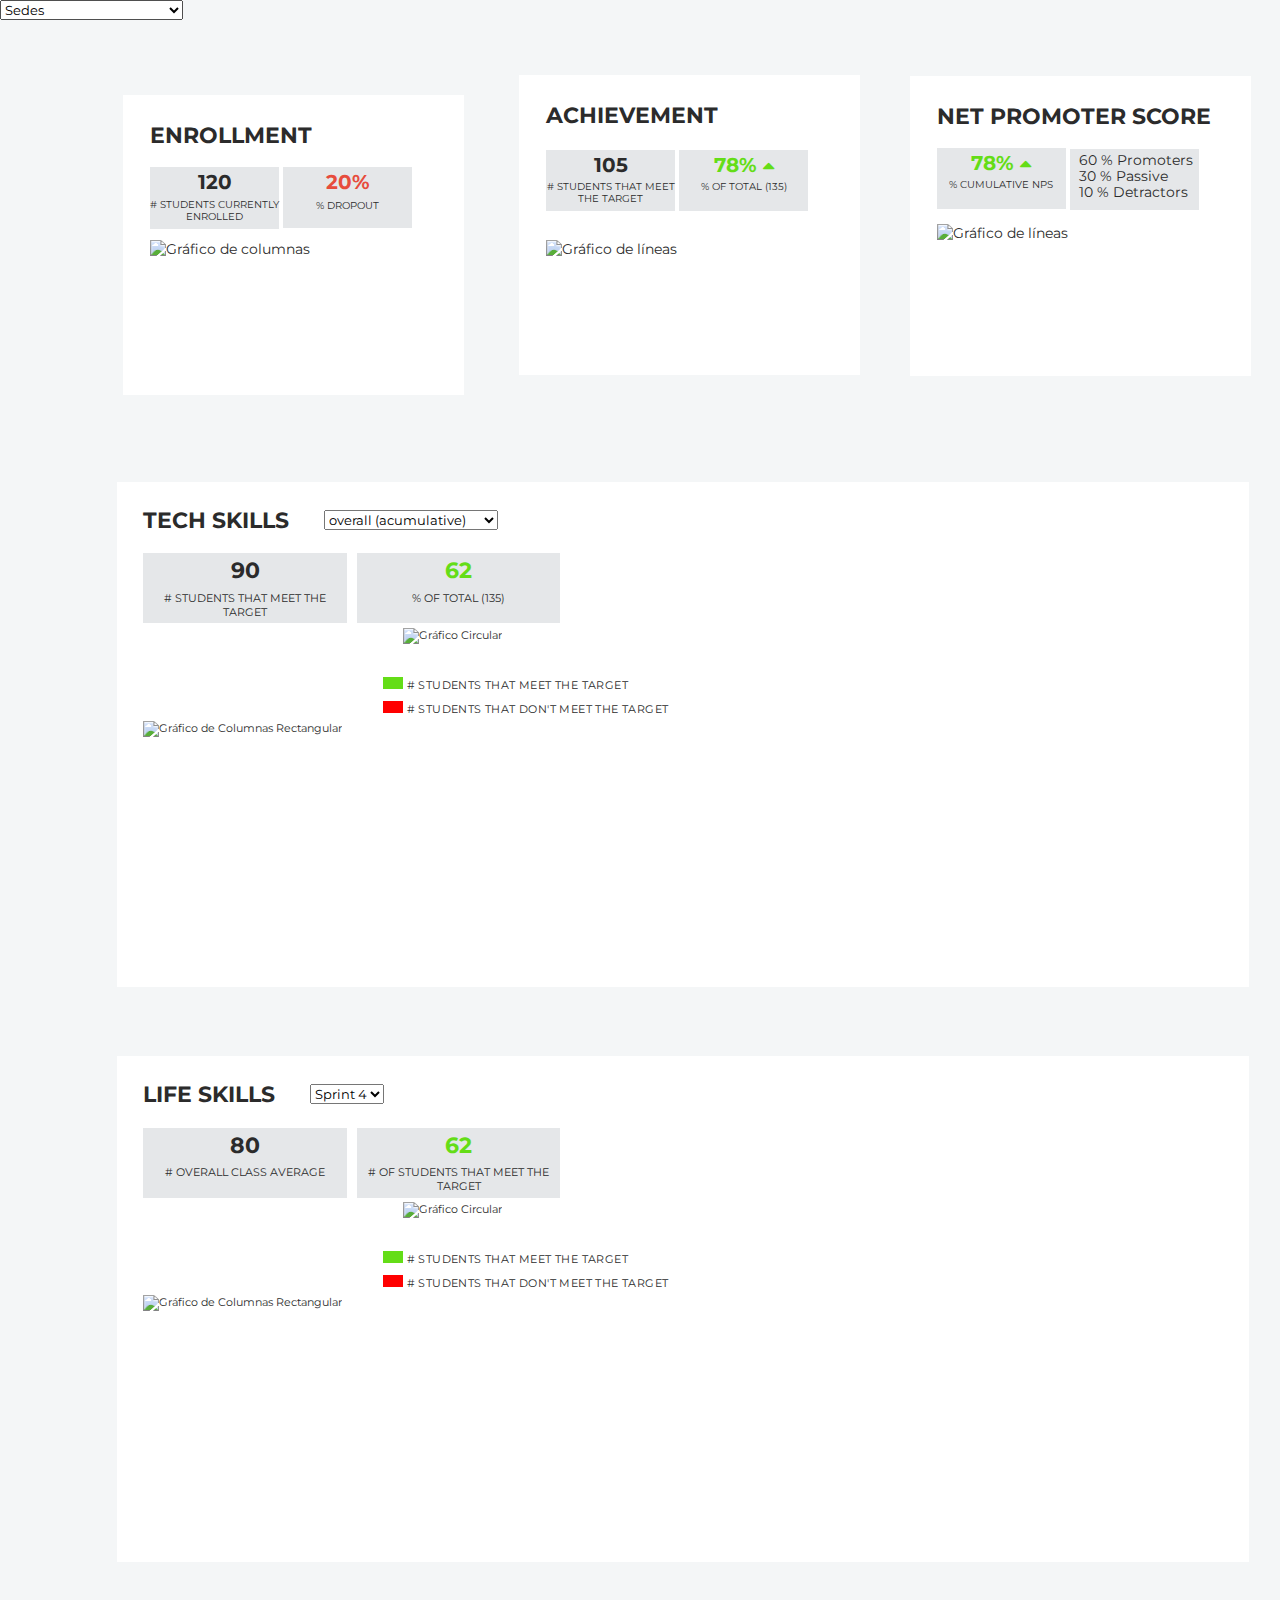
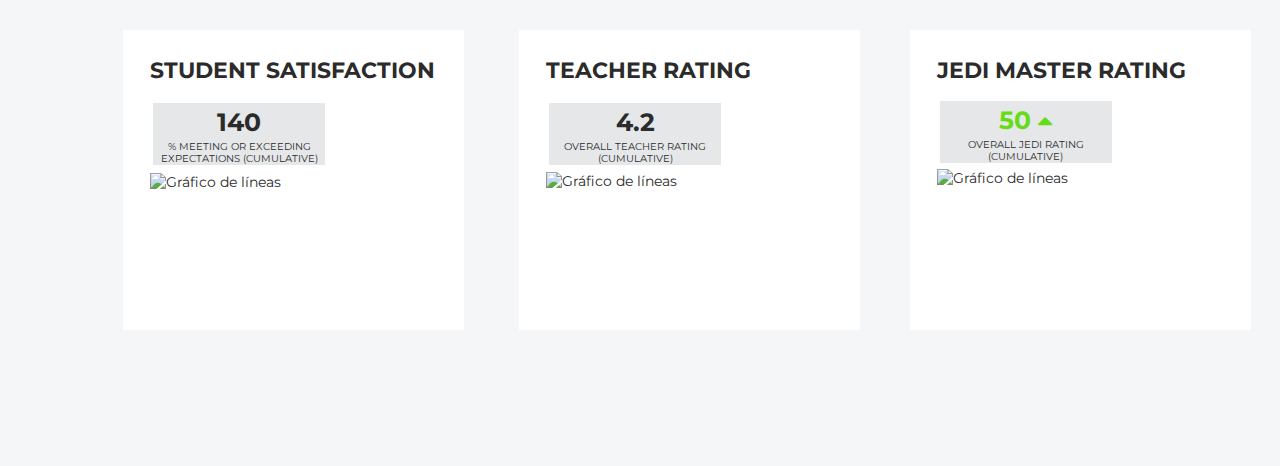
==== index.html @ 2cb2c102 "añadiendo avances donde obtengo la puntuacion promedio de los jedi, los teachers, las estudiantes sa" ====
<!DOCTYPE html>
<html>
  <head>
    <meta charset="utf-8">
    <title>Data Dashboard</title>
    <link rel="stylesheet" href="https://maxcdn.bootstrapcdn.com/font-awesome/4.7.0/css/font-awesome.min.css">
    <link href="https://fonts.googleapis.com/css?family=Montserrat:400,700,800&amp;subset=latin-ext" rel="stylesheet">
    <link rel="stylesheet" href="css/main.css">
  </head>
  <body>

    <nav>
      <select name="navbar" id="navbar">
        <option value="offices">Sedes</option>
        <option value="aq-2016-2">Arequipa 2016-II</option>
        <option value="aq-2017-1">Arequipa 2017-I</option>
        <option value="cm-2017-1">Ciudad de México 2017-I</option>
        <option value="cm-2017-2">Ciudad de México 2017-II</option>
        <option value="lm-2016-2">Lima 2016-II</option>
        <option value="lm-2017-1">Lima 2017-I</option>
        <option value="lm-2017-2">Lima 2017-II</option>
        <option value="ch-2016-2">Chile 2016-II</option>
        <option value="ch-2017-1">Chile 2017-I</option>
        <option value="ch-2017-2">Chile 2017-II</option>
      </select>
    </nav>

    <!-- Contenido principal -->
    <main id="principal-content" >
      <!-- Sección principal -->
      <section class="container">
        <section class="section-1">
          <div class="div-1">
            <h2>enrollment</h2>
            <div class="little-div-1">
                <div class="mini-div-1">120</div>
                <div># STUDENTS CURRENTLY ENROLLED</div>
            </div>
            <div class="little-div-2">
              <div class="red">20%</div>
              <div>% DROPOUT</div>
            </div>
            <img src="assets/images/bar-graph.png" alt="Gráfico de columnas">
          </div>
          <div class="div-2">
            <h2>achievement</h2>
            <div class="little-div-3">
              <div class="mini-div-1">105</div>
              <div># STUDENTS THAT MEET THE TARGET</div>
            </div>
            <div class="little-div-4">
              <div class="green">
                <span>78%</span>
                <i class="fa fa-caret-up" aria-hidden="true"></i>
              </div>
              <div>% OF TOTAL (135)</div>
            </div>
            <img src="assets/images/graph.png" alt="Gráfico de líneas">
            </div>
          <div class="div-3">
            <h2>net promoter score</h2>
            <div class="little-div-5">
              <div class="green">
                <span id="nps">78%</span>
                <i class="fa fa-caret-up" aria-hidden="true"></i>
              </div>
              <div>% CUMULATIVE NPS</div>
            </div>
            <div class="little-div-6">
              <ul>
                <li id="promoters">60 % Promoters</li>
                <li id="passive">30 % Passive</li>
                <li id="detractors">10 % Detractors</li>
              </ul>
            </div>
            <img src="assets/images/graph.png" alt="Gráfico de líneas">
          </div>
        </section>
        <section class="section-2">
          <h2>tech skills</h2>
          <select class="" name="">
            <option>overall (acumulative)</option>
            <option>Common Core-Sprint 1</option>
            <option>Common Core-Sprint 2</option>
            <option>Common Core-Sprint 3</option>
            <option>Common Core-Sprint 4</option>
            <option>Javascript-Sprint 5</option>
            <option>Javascript-Sprint 6</option>
            <option>Javascript-Sprint 7</option>
            <option>Javascript-Sprint 8</option>
            <option>UX Design-Sprint 5</option>
            <option>UX Design-Sprint 6</option>
            <option>UX Design-Sprint 7</option>
            <option>UX Design-Sprint 8</option>
          </select>
          <div class="div-4">
            <div class="little-div-7">
              <div class="mini-div-1">90</div>
              <div># STUDENTS THAT MEET THE TARGET</div>
            </div>
            <div class="little-div-8">
              <div class="green">62</div>
              <div>% OF TOTAL (135)</div>
            </div>
          </div>
          <img src="assets/images/rectangular-graphic.png" class="rectangular-graphic" alt="Gráfico de Columnas Rectangular">
          <div class="little-div-9">
            <img src="assets/images/circle-graphic.png" class="circle-graphic" alt="Gráfico Circular">
            <div>
              <div class="color-container">
                <div class="color-green"></div>
                <div class="student"># STUDENTS THAT MEET THE TARGET</div>
              </div>
              <div class="color-container">
                <div class="color-red"></div>
                <div class="student"># STUDENTS THAT DON'T MEET THE TARGET</div>
              </div>
            </div>
          </div>
        </section>
        <section class="section-3">
          <h2>life skills</h2>
          <select class="" name="">
            <!-- Como el último sprint es el 4, por eso se empieza desde allí -->
            <option value="">Sprint 4</option>
            <option value="">Sprint 3</option>
            <option value="">Sprint 2</option>
            <option value="">Sprint 1</option>
          </select>
          <div class="div-5">
            <div class="little-div-10">
              <div class="mini-div-1">80</div>
              <div># OVERALL CLASS AVERAGE</div>
            </div>
            <div class="little-div-11">
              <div class="green">62</div>
              <div># OF STUDENTS THAT MEET THE TARGET</div>
            </div>
          </div>
          <img src="assets/images/rectangular-graphic.png" class="rectangular-graphic" alt="Gráfico de Columnas Rectangular">
          <div class="little-div-12">
            <img src="assets/images/circle-graphic.png" class="circle-graphic" alt="Gráfico Circular">
            <div>
              <div class="color-container">
                <div class="color-green"></div>
                <div class="student"># STUDENTS THAT MEET THE TARGET</div>
              </div>
              <div class="color-container">
                <div class="color-red"></div>
                <div class="student"># STUDENTS THAT DON'T MEET THE TARGET</div>
              </div>
            </div>
          </div>
        </section>
        <section class="section-4">
          <div class="div-6">
            <h2>student satisfaction</h2>
          <div class="little-div-13">
            <div id="satisfied-students" class="big-number">140</div>
            <div>% MEETING OR EXCEEDING EXPECTATIONS (CUMULATIVE)</div>
          </div>
            <img src="assets/images/graph.png" alt="Gráfico de líneas">
          </div>
          <div class="div-7">
            <h2>teacher rating</h2>
            <div class="little-div-14">
              <div id="average-score-for-teachers" class="big-number">4.2</div>
              <div>OVERALL TEACHER RATING<br>(CUMULATIVE)</div>
            </div>
            <img src="assets/images/graph.png" alt="Gráfico de líneas">
          </div>
          <div class="div-8">
            <h2>jedi master rating</h2>
            <div class="little-div-15">
              <div class="fifty">
                <span id="average-score-for-jedi">50</span>
                <i class="fa fa-caret-up" aria-hidden="true"></i>
              </div>
              <div>OVERALL JEDI RATING (CUMULATIVE)</div>
            </div>
            <img src="assets/images/graph.png" alt="Gráfico de líneas">
          </div>
        </section>
      </section>
    </main>
		<!-- Base de datos -->
		<script src="./js/data.js"></script>
		<!-- Aquí va tus archivos JS -->
    <script src="./js/app.js"></script>
  </body>
</html>
---- css/main.css ----
/*
 * Estilos de tu proyecto
 */

/* Estilos generales */

* {
  box-sizing: border-box;
  margin: 0;
  padding: 0;
  font-family: 'Montserrat', sans-serif;
}

body {
  background-color: #f4f6f7;
  color: #2b2b2b;
  width: 1366px;
}

main {
  width: 100%;
  margin: 0 auto;
}

/* Estilos a la sección principal, contenedores generales o que sus elementos comparten ciertas propiedades de estilo */

.container {
  width: 100%;
  height: 100%;
}

h2 {
  text-transform: uppercase;
}

.section-1, .section-4 {
  width: 100%;
}

.section-2, .section-3 {
  width: 82.8%;
  margin: 0 auto;
}

.section-2 h2, .section-3 h2 {
  display: inline-block;
  margin-left: 2.3%;
}

.section-1, .section-2, .section-3, .section-4 {
  height: 25%;
  font-size: 0.9em;
}


.div-1, .div-2, .div-3, .section-2, .section-3, .div-6, .div-7, .div-8 {
  background-color: #fff;
}

.div-1, .div-2, .div-3, .div-6, .div-7, .div-8 {
  display: inline-block;
}

.div-1, .div-2, .div-3, .div-6, .div-7, .div-8 {
  width: 25%;
  height: 300px;
}

.little-div-1, .little-div-2, .little-div-3, .little-div-4, .little-div-5, .little-div-6, .little-div-7, .little-div-8, .little-div-10, .little-div-11, .little-div-13, .little-div-14, .little-div-15 {
  background-color: #e5e7e9;  /*#F8F9F9;*/
  display: inline-block;
}

/* Estilos generales a la 1ra subsección*/

.section-1 {
  padding-top: 4%;
  padding-bottom: 7%;
}

.div-1, .div-2, .div-3 {
  padding: 2%;
}

.section-1 h2 {
  padding-bottom: 5%;
}

.section-1 img {
  display: inline-block;
}

/* Estilos al contenedor general nº1 */

.div-1 {
  margin-left: 9%;
  position: relative;
  top: 17px;
}
/* Estilos al contenedor general nº2 */
.div-2 {
  margin-left: 3.7%;
}

.div-2 img {
  position: relative;
  top: 17px;
}

/* Estilos al contenedor general nº3 */
.div-3 {
  margin-left: 3.3%;
  position: relative;
  bottom: 10px;
}

.div-3 img {
  position: relative;
  top: 11px;
}

/* Estilos generales a los pequeños contenedores dentro todas las secciones */

.little-div-1, .little-div-2, .little-div-3, .little-div-4, .little-div-5, .little-div-6 {
  width: 45%;
  height: 25%;
  font-size: 0.69em;
  text-align: center;
}

.little-div-1, .little-div-2 {
  margin-top: 2%;
}

.little-div-3, .little-div-4 {
  margin-top: 2.7%;
}


.little-div-2, .little-div-4 {
  position: relative;
  bottom: 12px;
}

.little-div-9, .little-div-12 {
  display: inline-block;
}
/* Estilos para cada uno de los pequeños contenedores dentro de la primera sección*/

.little-div-1 {
  position: relative;
  bottom: 1px;
}

.little-div-5 {
  position: relative;
  bottom: 4px;
}

.little-div-6 {
  font-size: 0.94em;
  position: relative;
  top: 5px;
}

.little-div-6 ul {
  list-style: none;
  text-align: left;
  padding-top: 3%;
  margin-left: 7%;
}

/* Estilos a la 2da subsección */

.section-2 {
  font-size: 0.69em;
  margin-bottom: 5%;
}

.section-2 h2 {
  font-size: 2em;
  position: relative;
  top: 3px;
}

.section-2 select {
  display: inline-block;
  margin-top: 2.5%;
  margin-left: 2.8%;
}

.div-4 {
  width: 100%;
  margin-top: 2%;
}

.little-div-7, .little-div-8 {
  width: 18%;
  height: 70px;
  text-align: center;
}

.little-div-7 {
  margin-left: 2.3%;
}

.little-div-8 {
  margin-left: 0.6%;
  position: relative;
  bottom: 14px;
}

.little-div-9 {
  width: 41.7%;
  height: 350px;
  position: relative;
  bottom: 19px;
}


/* Estilos a las 3era subsección */

.section-3 {
  font-size: 0.69em;
  margin-bottom: 5%;
}

.section-3 h2 {
  font-size: 2em;
  position: relative;
  top: 3px;
}

.section-3 select {
  display: inline-block;
  margin-top: 2.5%;
  margin-left: 2.8%;
}

.div-5 {
    width: 100%;
    margin-top: 2%;
}

.little-div-10, .little-div-11 {
  width: 18%;
  height: 70px;
  text-align: center;
}

.little-div-10 {
  margin-left: 2.3%;
  position: relative;
  bottom: 14px;
}

.little-div-11 {
  margin-left: 0.6%;
}

.little-div-12 {
  width: 41.7%;
  height: 350px;
  position: relative;
  bottom: 19px;
}

/* Estilos generales a la 4ta subsección */

.section-4 {
  margin-bottom: 10%;
}

.div-6, .div-7, .div-8 {
  padding: 2%;
}

.section-4 h2 {
  padding-bottom: 5%;
}

.section-4 img {
  display: inline-block;
}

/* Estilos al contenedor general nº6 */

.div-6 {
  margin-left: 9%;
}

.div-6 img {
  position: relative;
  top: 7px;
}

/* Estilos al contenedor general nº7 */

.div-7 {
  margin-left: 3.7%;
}

.div-7 img {
  position: relative;
  top: 6px;
}

/* Estilos al contenedor general nº8 */

.div-8 {
  margin-left: 3.3%;
}

.div-8 img {
  position: relative;
  top: 3px;
}


/* Estilos generales a los pequeños contenedores dentro de los contenedores generales de section */

.little-div-13, .little-div-14, .little-div-15 {
  width: 60%;
  height: 25%;
  font-size: 0.69em;
  text-align: center;
  background-color: #e5e7e9;
  margin-left: 1%;
}

/* Estilos para cada uno de los contenedores generales de la cuarta sección */

.little-div-13 {
  margin-top: 2%;
}

.little-div-14 {
  margin-top: 2%;
}

.little-div-15 {
  margin-top: 2%;
  position: relative;
  bottom: 2px;
}

/*Clases especiales*/

.big-number {
  font-weight: 700;
  font-size: 2.5em;
  margin: 2% 0 2%;
}

.fifty {
  display: inline-block;
  color: #64dd17;
  font-weight: 700;
  font-size: 2.5em;
  margin: 2% 0 2%;
}

.mini-div-1 {
  font-size: 2em;
  font-weight: 700;
  margin: 2% 0 3%;
}

.red {
  color: #e74c3c;
  font-size: 2em;
  font-weight: 700;
  margin: 2% 0 4%;
}

.green {
  color: #64dd17;
  font-size: 2em;
  font-weight: 700;
  margin: 2% 0 3%;
}

.color-green {
  width: 20px;
  height: 12px;
  display: inline-block;
  background-color: #64dd17;
}

.color-red {
  width: 20px;
  height: 12px;
  display: inline-block;
  background-color: #ff0000;
}

.student {
  display: inline-block;
}

.rectangular-graphic {
  margin-left: 2.3%;
  margin-top: 2%;
  width: 55%;
  height: 350px;
}

.circle-graphic {
  width: 70%;
  position: relative;
  left: 58px;
  padding-top: 2%;
  padding-bottom: 7%
}

.color-container {
  padding-bottom: 2%;
  padding-left: 8%;
  letter-spacing: 0.4px;
}
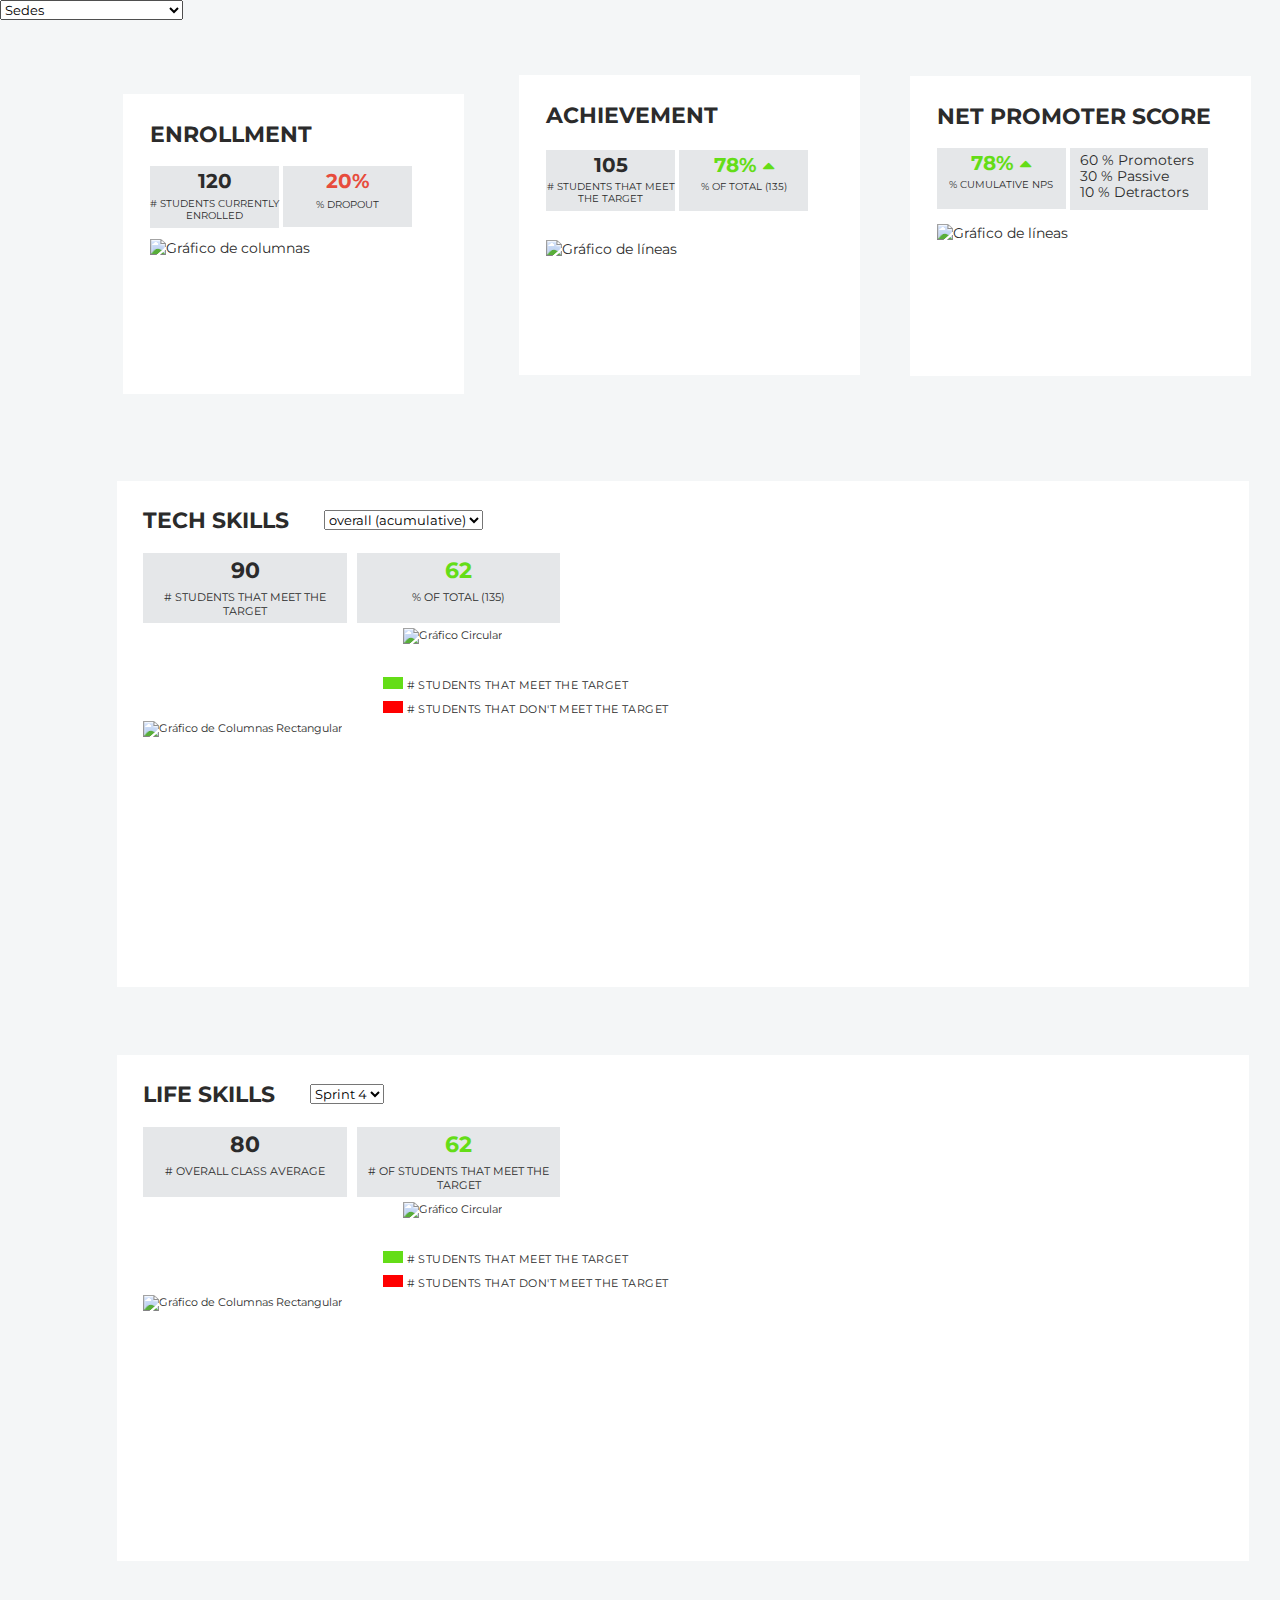
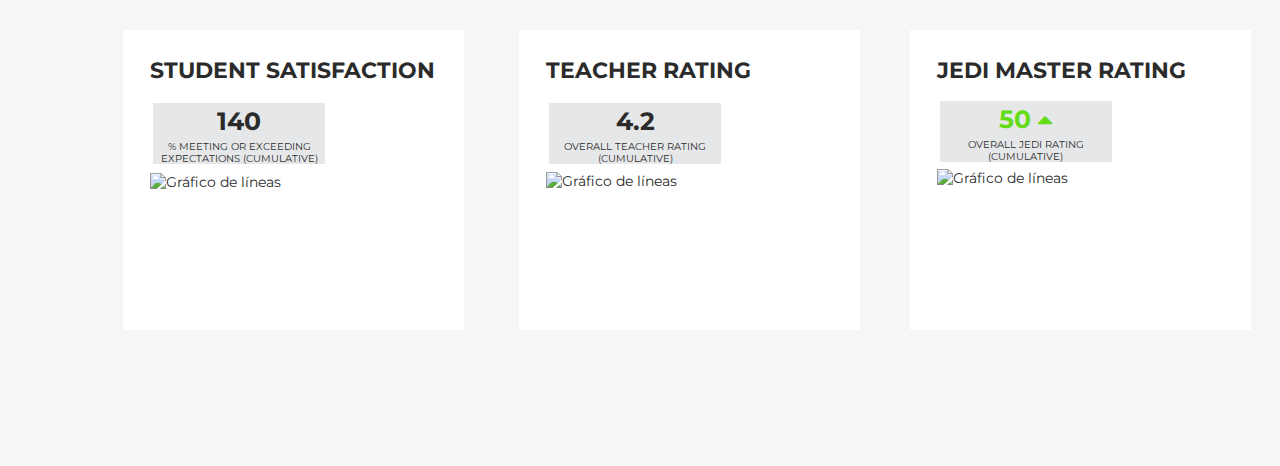
==== commit 6000b288: "añadiendo forma para obtener el nps" ====
--- a/index.html
+++ b/index.html
@@ -80,18 +80,10 @@
           <h2>tech skills</h2>
           <select class="" name="">
             <option>overall (acumulative)</option>
-            <option>Common Core-Sprint 1</option>
-            <option>Common Core-Sprint 2</option>
-            <option>Common Core-Sprint 3</option>
-            <option>Common Core-Sprint 4</option>
-            <option>Javascript-Sprint 5</option>
-            <option>Javascript-Sprint 6</option>
-            <option>Javascript-Sprint 7</option>
-            <option>Javascript-Sprint 8</option>
-            <option>UX Design-Sprint 5</option>
-            <option>UX Design-Sprint 6</option>
-            <option>UX Design-Sprint 7</option>
-            <option>UX Design-Sprint 8</option>
+            <option>Sprint 4</option>
+            <option>Sprint 3</option>
+            <option>Sprint 2</option>
+            <option>Sprint 1</option>
           </select>
           <div class="div-4">
             <div class="little-div-7">
@@ -120,12 +112,12 @@
         </section>
         <section class="section-3">
           <h2>life skills</h2>
-          <select class="" name="">
+          <select name="hse-select" id="hse-select-element">
             <!-- Como el último sprint es el 4, por eso se empieza desde allí -->
-            <option value="">Sprint 4</option>
-            <option value="">Sprint 3</option>
-            <option value="">Sprint 2</option>
-            <option value="">Sprint 1</option>
+            <option value="hse-sprint-4">Sprint 4</option>
+            <option value="hse-sprint-3">Sprint 3</option>
+            <option value="hse-sprint-2">Sprint 2</option>
+            <option value="hse-sprint-1">Sprint 1</option>
           </select>
           <div class="div-5">
             <div class="little-div-10">
--- a/css/main.css
+++ b/css/main.css
@@ -95,7 +95,7 @@
 .div-1 {
   margin-left: 9%;
   position: relative;
-  top: 17px;
+  top: 16px;
 }
 /* Estilos al contenedor general nº2 */
 .div-2 {
@@ -128,6 +128,10 @@
   text-align: center;
 }
 
+.little-div-1, .little-div-2, .little-div-3, .little-div-4, .little-div-5 {
+  width: 45%;
+}
+
 .little-div-1, .little-div-2 {
   margin-top: 2%;
 }
@@ -161,6 +165,7 @@
   font-size: 0.94em;
   position: relative;
   top: 5px;
+  width: 48%;
 }
 
 .little-div-6 ul {
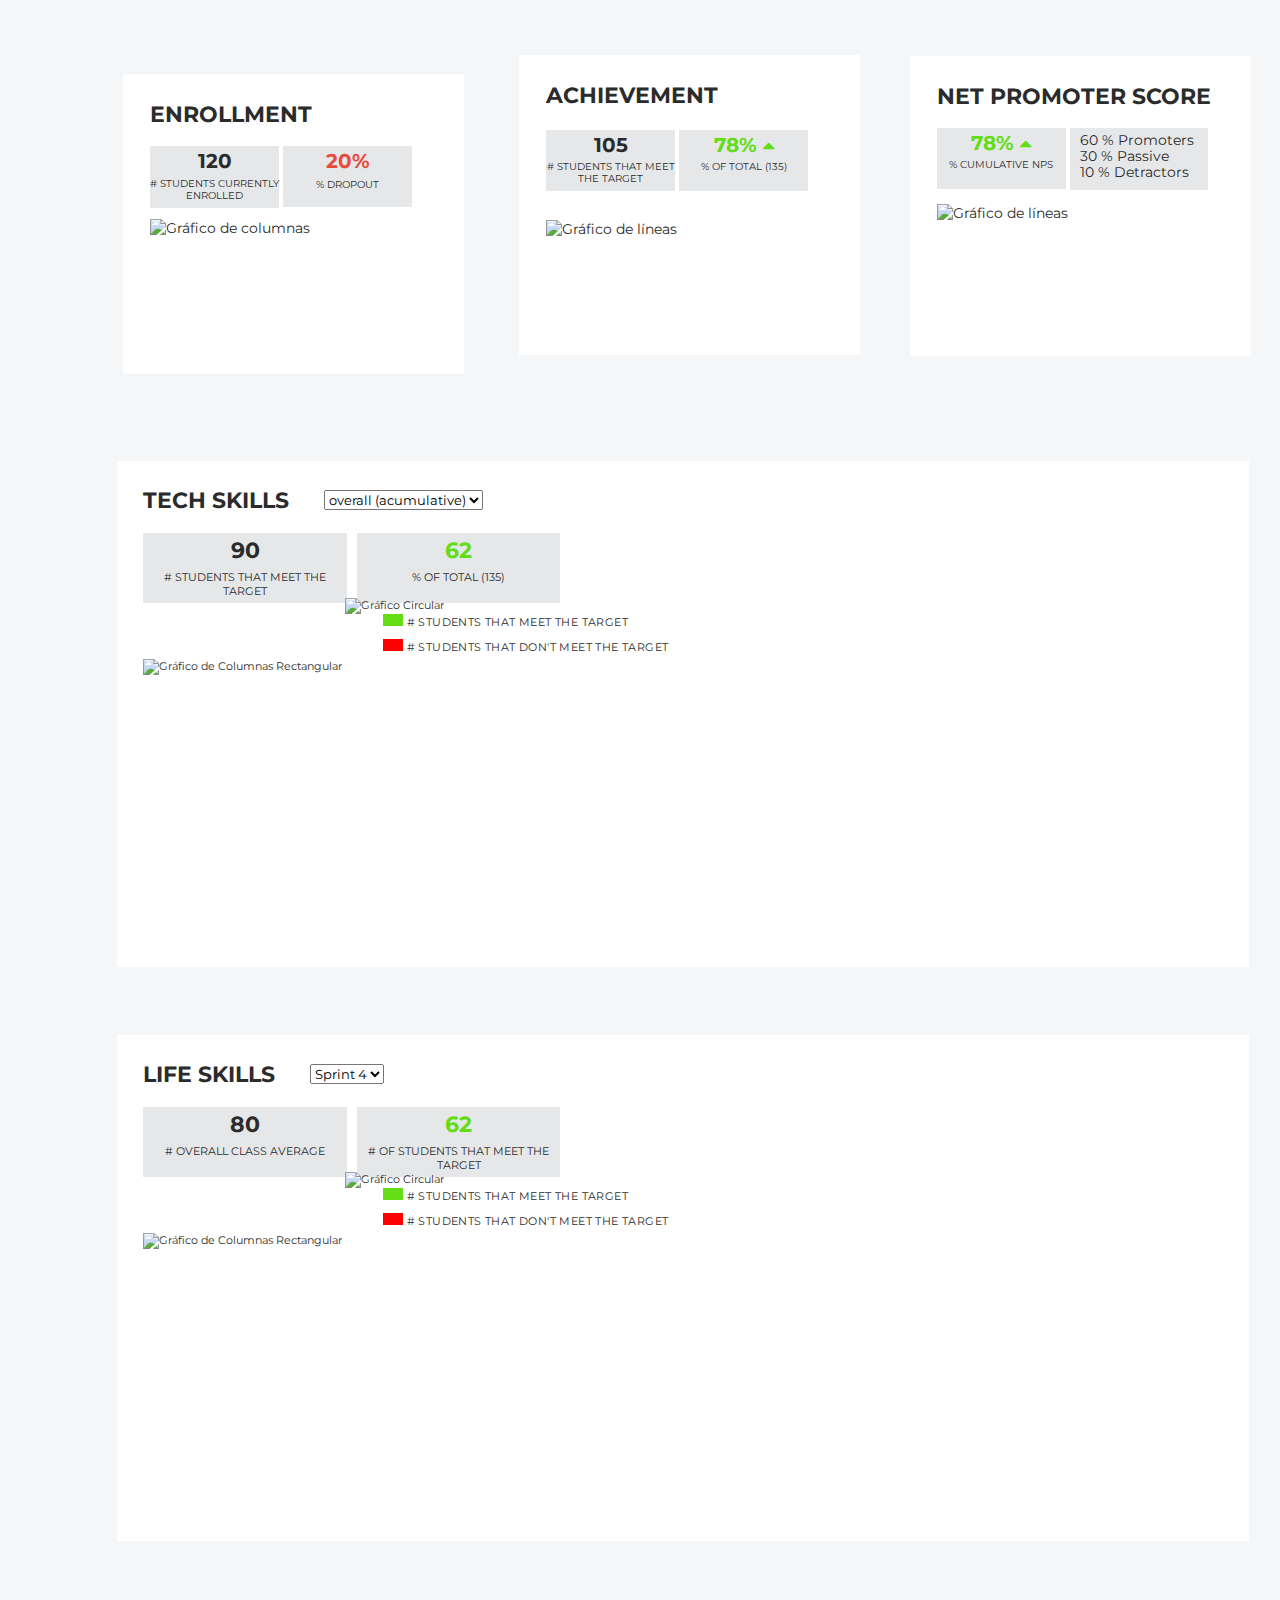
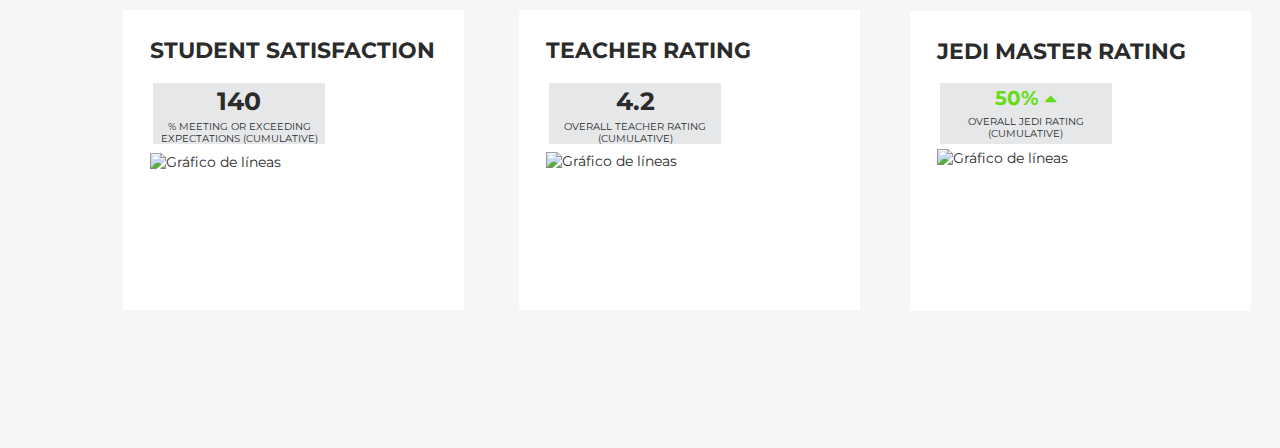
==== commit 7d87a362: "añadiendo evento click a todas las opciones(las cuales indican una sede y una generación)" ====
--- a/index.html
+++ b/index.html
@@ -8,27 +8,10 @@
     <link rel="stylesheet" href="css/main.css">
   </head>
   <body>
-
-    <nav>
-      <select name="navbar" id="navbar">
-        <option value="offices">Sedes</option>
-        <option value="aq-2016-2">Arequipa 2016-II</option>
-        <option value="aq-2017-1">Arequipa 2017-I</option>
-        <option value="cm-2017-1">Ciudad de México 2017-I</option>
-        <option value="cm-2017-2">Ciudad de México 2017-II</option>
-        <option value="lm-2016-2">Lima 2016-II</option>
-        <option value="lm-2017-1">Lima 2017-I</option>
-        <option value="lm-2017-2">Lima 2017-II</option>
-        <option value="ch-2016-2">Chile 2016-II</option>
-        <option value="ch-2017-1">Chile 2017-I</option>
-        <option value="ch-2017-2">Chile 2017-II</option>
-      </select>
-    </nav>
-
     <!-- Contenido principal -->
-    <main id="principal-content" >
+    <main>
       <!-- Sección principal -->
-      <section class="container">
+      <section id="principal-section" class="container">
         <section class="section-1">
           <div class="div-1">
             <h2>enrollment</h2>
@@ -61,16 +44,16 @@
             <h2>net promoter score</h2>
             <div class="little-div-5">
               <div class="green">
-                <span id="nps">78%</span>
+                <span>78%</span>
                 <i class="fa fa-caret-up" aria-hidden="true"></i>
               </div>
               <div>% CUMULATIVE NPS</div>
             </div>
             <div class="little-div-6">
               <ul>
-                <li id="promoters">60 % Promoters</li>
-                <li id="passive">30 % Passive</li>
-                <li id="detractors">10 % Detractors</li>
+                <li>60 % Promoters</li>
+                <li>30 % Passive</li>
+                <li>10 % Detractors</li>
               </ul>
             </div>
             <img src="assets/images/graph.png" alt="Gráfico de líneas">
@@ -79,11 +62,7 @@
         <section class="section-2">
           <h2>tech skills</h2>
           <select class="" name="">
-            <option>overall (acumulative)</option>
-            <option>Sprint 4</option>
-            <option>Sprint 3</option>
-            <option>Sprint 2</option>
-            <option>Sprint 1</option>
+            <option value="">overall (acumulative)</option>
           </select>
           <div class="div-4">
             <div class="little-div-7">
@@ -95,29 +74,27 @@
               <div>% OF TOTAL (135)</div>
             </div>
           </div>
-          <img src="assets/images/rectangular-graphic.png" class="rectangular-graphic" alt="Gráfico de Columnas Rectangular">
+          <img src="assets/images/rectangular-graphic.png" class="rectangular-graphic"alt="Gráfico de Columnas Rectangular">
           <div class="little-div-9">
-            <img src="assets/images/circle-graphic.png" class="circle-graphic" alt="Gráfico Circular">
-            <div>
-              <div class="color-container">
-                <div class="color-green"></div>
-                <div class="student"># STUDENTS THAT MEET THE TARGET</div>
-              </div>
-              <div class="color-container">
-                <div class="color-red"></div>
-                <div class="student"># STUDENTS THAT DON'T MEET THE TARGET</div>
-              </div>
+            <img src="assets/images/circle-graphic.png" alt="Gráfico Circular">
+            <div class="color-container">
+              <div class="color-green"></div>
+              <div class="student"># STUDENTS THAT MEET THE TARGET</div>
+            </div>
+            <div class="color-container">
+              <div class="color-red"></div>
+              <div class="student"># STUDENTS THAT DON'T MEET THE TARGET</div>
             </div>
           </div>
         </section>
         <section class="section-3">
           <h2>life skills</h2>
-          <select name="hse-select" id="hse-select-element">
+          <select class="" name="">
             <!-- Como el último sprint es el 4, por eso se empieza desde allí -->
-            <option value="hse-sprint-4">Sprint 4</option>
-            <option value="hse-sprint-3">Sprint 3</option>
-            <option value="hse-sprint-2">Sprint 2</option>
-            <option value="hse-sprint-1">Sprint 1</option>
+            <option value="">Sprint 4</option>
+            <option value="">Sprint 3</option>
+            <option value="">Sprint 2</option>
+            <option value="">Sprint 1</option>
           </select>
           <div class="div-5">
             <div class="little-div-10">
@@ -131,16 +108,14 @@
           </div>
           <img src="assets/images/rectangular-graphic.png" class="rectangular-graphic" alt="Gráfico de Columnas Rectangular">
           <div class="little-div-12">
-            <img src="assets/images/circle-graphic.png" class="circle-graphic" alt="Gráfico Circular">
-            <div>
-              <div class="color-container">
-                <div class="color-green"></div>
-                <div class="student"># STUDENTS THAT MEET THE TARGET</div>
-              </div>
-              <div class="color-container">
-                <div class="color-red"></div>
-                <div class="student"># STUDENTS THAT DON'T MEET THE TARGET</div>
-              </div>
+            <img src="assets/images/circle-graphic.png" alt="Gráfico Circular">
+            <div class="color-container">
+              <div class="color-green"></div>
+              <div class="student"># STUDENTS THAT MEET THE TARGET</div>
+            </div>
+            <div class="color-container">
+              <div class="color-red"></div>
+              <div class="student"># STUDENTS THAT DON'T MEET THE TARGET</div>
             </div>
           </div>
         </section>
@@ -148,7 +123,7 @@
           <div class="div-6">
             <h2>student satisfaction</h2>
           <div class="little-div-13">
-            <div id="satisfied-students" class="big-number">140</div>
+            <div class="big-number">140</div>
             <div>% MEETING OR EXCEEDING EXPECTATIONS (CUMULATIVE)</div>
           </div>
             <img src="assets/images/graph.png" alt="Gráfico de líneas">
@@ -156,7 +131,7 @@
           <div class="div-7">
             <h2>teacher rating</h2>
             <div class="little-div-14">
-              <div id="average-score-for-teachers" class="big-number">4.2</div>
+              <div class="big-number">4.2</div>
               <div>OVERALL TEACHER RATING<br>(CUMULATIVE)</div>
             </div>
             <img src="assets/images/graph.png" alt="Gráfico de líneas">
@@ -164,8 +139,8 @@
           <div class="div-8">
             <h2>jedi master rating</h2>
             <div class="little-div-15">
-              <div class="fifty">
-                <span id="average-score-for-jedi">50</span>
+              <div class="green big-number fifty">
+                <span>50%</span>
                 <i class="fa fa-caret-up" aria-hidden="true"></i>
               </div>
               <div>OVERALL JEDI RATING (CUMULATIVE)</div>
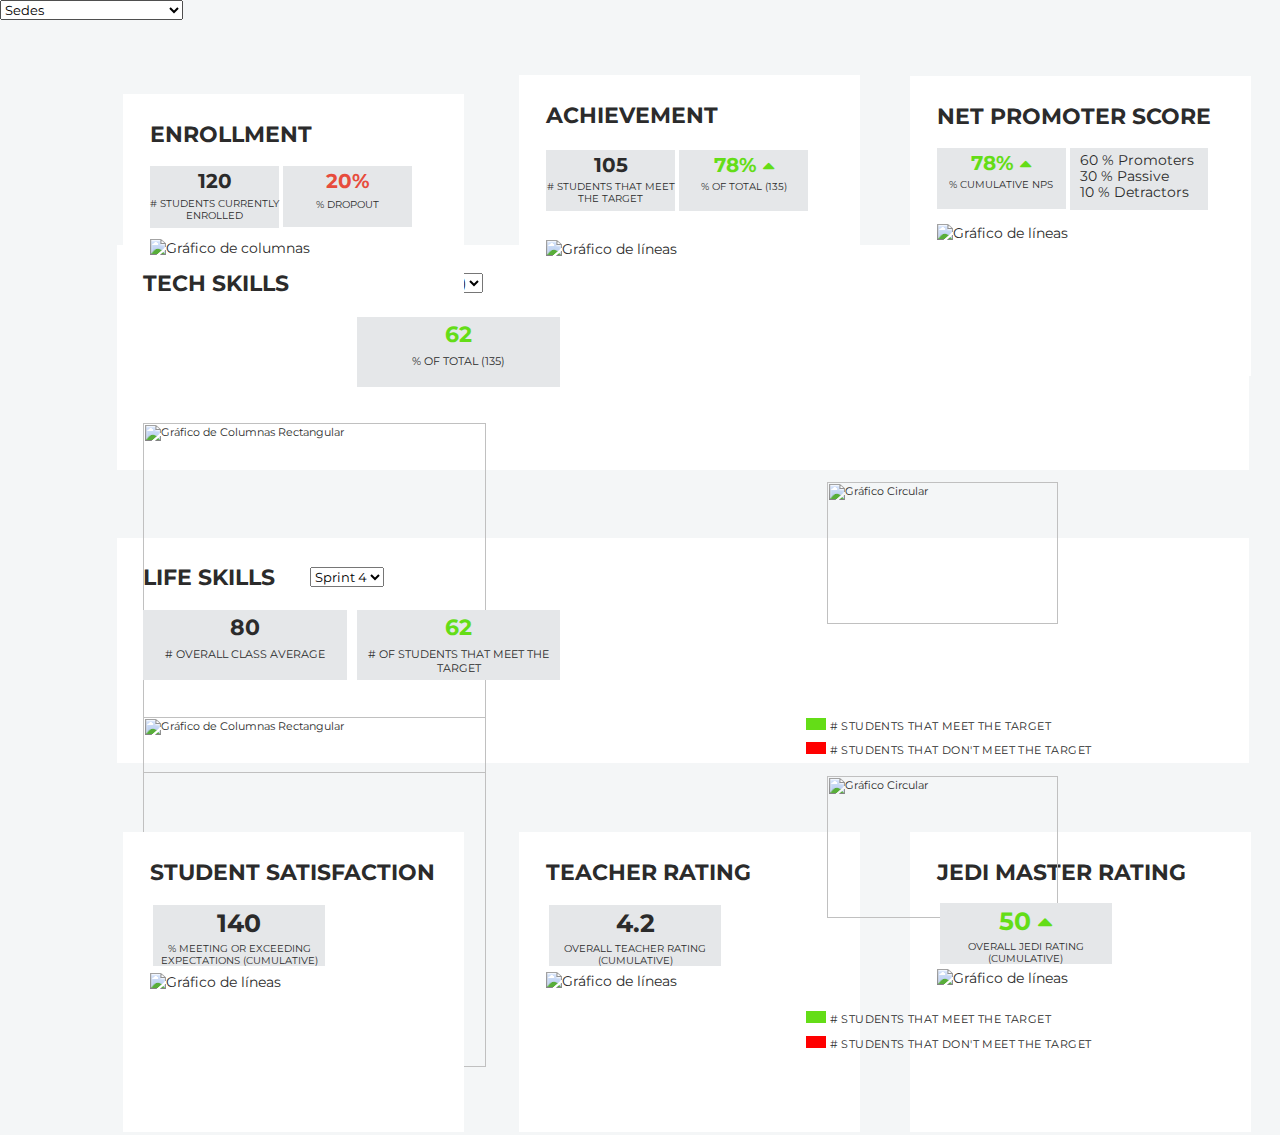
==== commit b4a89acf: "añadiendo evento click a todas las opciones(las cuales contienen una sede y una generacion cada una)" ====
--- a/index.html
+++ b/index.html
@@ -1,4 +1,3 @@
-<!DOCTYPE html>
 <html>
   <head>
     <meta charset="utf-8">
@@ -8,10 +7,27 @@
     <link rel="stylesheet" href="css/main.css">
   </head>
   <body>
+
+    <nav>
+      <select name="navbar" id="navbar">
+        <option value="offices">Sedes</option>
+        <option value="aq-2016-2">Arequipa 2016-II</option>
+        <option value="aq-2017-1">Arequipa 2017-I</option>
+        <option value="cm-2017-1">Ciudad de México 2017-I</option>
+        <option value="cm-2017-2">Ciudad de México 2017-II</option>
+        <option value="lm-2016-2">Lima 2016-II</option>
+        <option value="lm-2017-1">Lima 2017-I</option>
+        <option value="lm-2017-2">Lima 2017-II</option>
+        <option value="ch-2016-2">Chile 2016-II</option>
+        <option value="ch-2017-1">Chile 2017-I</option>
+        <option value="ch-2017-2">Chile 2017-II</option>
+      </select>
+    </nav>
+
     <!-- Contenido principal -->
-    <main>
+    <main id="principal-content" >
       <!-- Sección principal -->
-      <section id="principal-section" class="container">
+      <section class="container">
         <section class="section-1">
           <div class="div-1">
             <h2>enrollment</h2>
@@ -44,16 +60,16 @@
             <h2>net promoter score</h2>
             <div class="little-div-5">
               <div class="green">
-                <span>78%</span>
+                <span id="nps">78%</span>
                 <i class="fa fa-caret-up" aria-hidden="true"></i>
               </div>
               <div>% CUMULATIVE NPS</div>
             </div>
             <div class="little-div-6">
               <ul>
-                <li>60 % Promoters</li>
-                <li>30 % Passive</li>
-                <li>10 % Detractors</li>
+                <li id="promoters">60 % Promoters</li>
+                <li id="passive">30 % Passive</li>
+                <li id="detractors">10 % Detractors</li>
               </ul>
             </div>
             <img src="assets/images/graph.png" alt="Gráfico de líneas">
@@ -62,7 +78,11 @@
         <section class="section-2">
           <h2>tech skills</h2>
           <select class="" name="">
-            <option value="">overall (acumulative)</option>
+            <option>overall (acumulative)</option>
+            <option>Sprint 4</option>
+            <option>Sprint 3</option>
+            <option>Sprint 2</option>
+            <option>Sprint 1</option>
           </select>
           <div class="div-4">
             <div class="little-div-7">
@@ -74,27 +94,29 @@
               <div>% OF TOTAL (135)</div>
             </div>
           </div>
-          <img src="assets/images/rectangular-graphic.png" class="rectangular-graphic"alt="Gráfico de Columnas Rectangular">
+          <img src="assets/images/rectangular-graphic.png" class="rectangular-graphic" alt="Gráfico de Columnas Rectangular">
           <div class="little-div-9">
-            <img src="assets/images/circle-graphic.png" alt="Gráfico Circular">
-            <div class="color-container">
-              <div class="color-green"></div>
-              <div class="student"># STUDENTS THAT MEET THE TARGET</div>
-            </div>
-            <div class="color-container">
-              <div class="color-red"></div>
-              <div class="student"># STUDENTS THAT DON'T MEET THE TARGET</div>
+            <img src="assets/images/circle-graphic.png" class="circle-graphic" alt="Gráfico Circular">
+            <div>
+              <div class="color-container">
+                <div class="color-green"></div>
+                <div class="student"># STUDENTS THAT MEET THE TARGET</div>
+              </div>
+              <div class="color-container">
+                <div class="color-red"></div>
+                <div class="student"># STUDENTS THAT DON'T MEET THE TARGET</div>
+              </div>
             </div>
           </div>
         </section>
         <section class="section-3">
           <h2>life skills</h2>
-          <select class="" name="">
+          <select name="hse-select" id="hse-select-element">
             <!-- Como el último sprint es el 4, por eso se empieza desde allí -->
-            <option value="">Sprint 4</option>
-            <option value="">Sprint 3</option>
-            <option value="">Sprint 2</option>
-            <option value="">Sprint 1</option>
+            <option value="hse-sprint-4">Sprint 4</option>
+            <option value="hse-sprint-3">Sprint 3</option>
+            <option value="hse-sprint-2">Sprint 2</option>
+            <option value="hse-sprint-1">Sprint 1</option>
           </select>
           <div class="div-5">
             <div class="little-div-10">
@@ -108,14 +130,16 @@
           </div>
           <img src="assets/images/rectangular-graphic.png" class="rectangular-graphic" alt="Gráfico de Columnas Rectangular">
           <div class="little-div-12">
-            <img src="assets/images/circle-graphic.png" alt="Gráfico Circular">
-            <div class="color-container">
-              <div class="color-green"></div>
-              <div class="student"># STUDENTS THAT MEET THE TARGET</div>
-            </div>
-            <div class="color-container">
-              <div class="color-red"></div>
-              <div class="student"># STUDENTS THAT DON'T MEET THE TARGET</div>
+            <img src="assets/images/circle-graphic.png" class="circle-graphic" alt="Gráfico Circular">
+            <div>
+              <div class="color-container">
+                <div class="color-green"></div>
+                <div class="student"># STUDENTS THAT MEET THE TARGET</div>
+              </div>
+              <div class="color-container">
+                <div class="color-red"></div>
+                <div class="student"># STUDENTS THAT DON'T MEET THE TARGET</div>
+              </div>
             </div>
           </div>
         </section>
@@ -123,7 +147,7 @@
           <div class="div-6">
             <h2>student satisfaction</h2>
           <div class="little-div-13">
-            <div class="big-number">140</div>
+            <div id="satisfied-students" class="big-number">140</div>
             <div>% MEETING OR EXCEEDING EXPECTATIONS (CUMULATIVE)</div>
           </div>
             <img src="assets/images/graph.png" alt="Gráfico de líneas">
@@ -131,7 +155,7 @@
           <div class="div-7">
             <h2>teacher rating</h2>
             <div class="little-div-14">
-              <div class="big-number">4.2</div>
+              <div id="average-score-for-teachers" class="big-number">4.2</div>
               <div>OVERALL TEACHER RATING<br>(CUMULATIVE)</div>
             </div>
             <img src="assets/images/graph.png" alt="Gráfico de líneas">
@@ -139,8 +163,8 @@
           <div class="div-8">
             <h2>jedi master rating</h2>
             <div class="little-div-15">
-              <div class="green big-number fifty">
-                <span>50%</span>
+              <div class="fifty">
+                <span id="average-score-for-jedi">50</span>
                 <i class="fa fa-caret-up" aria-hidden="true"></i>
               </div>
               <div>OVERALL JEDI RATING (CUMULATIVE)</div>
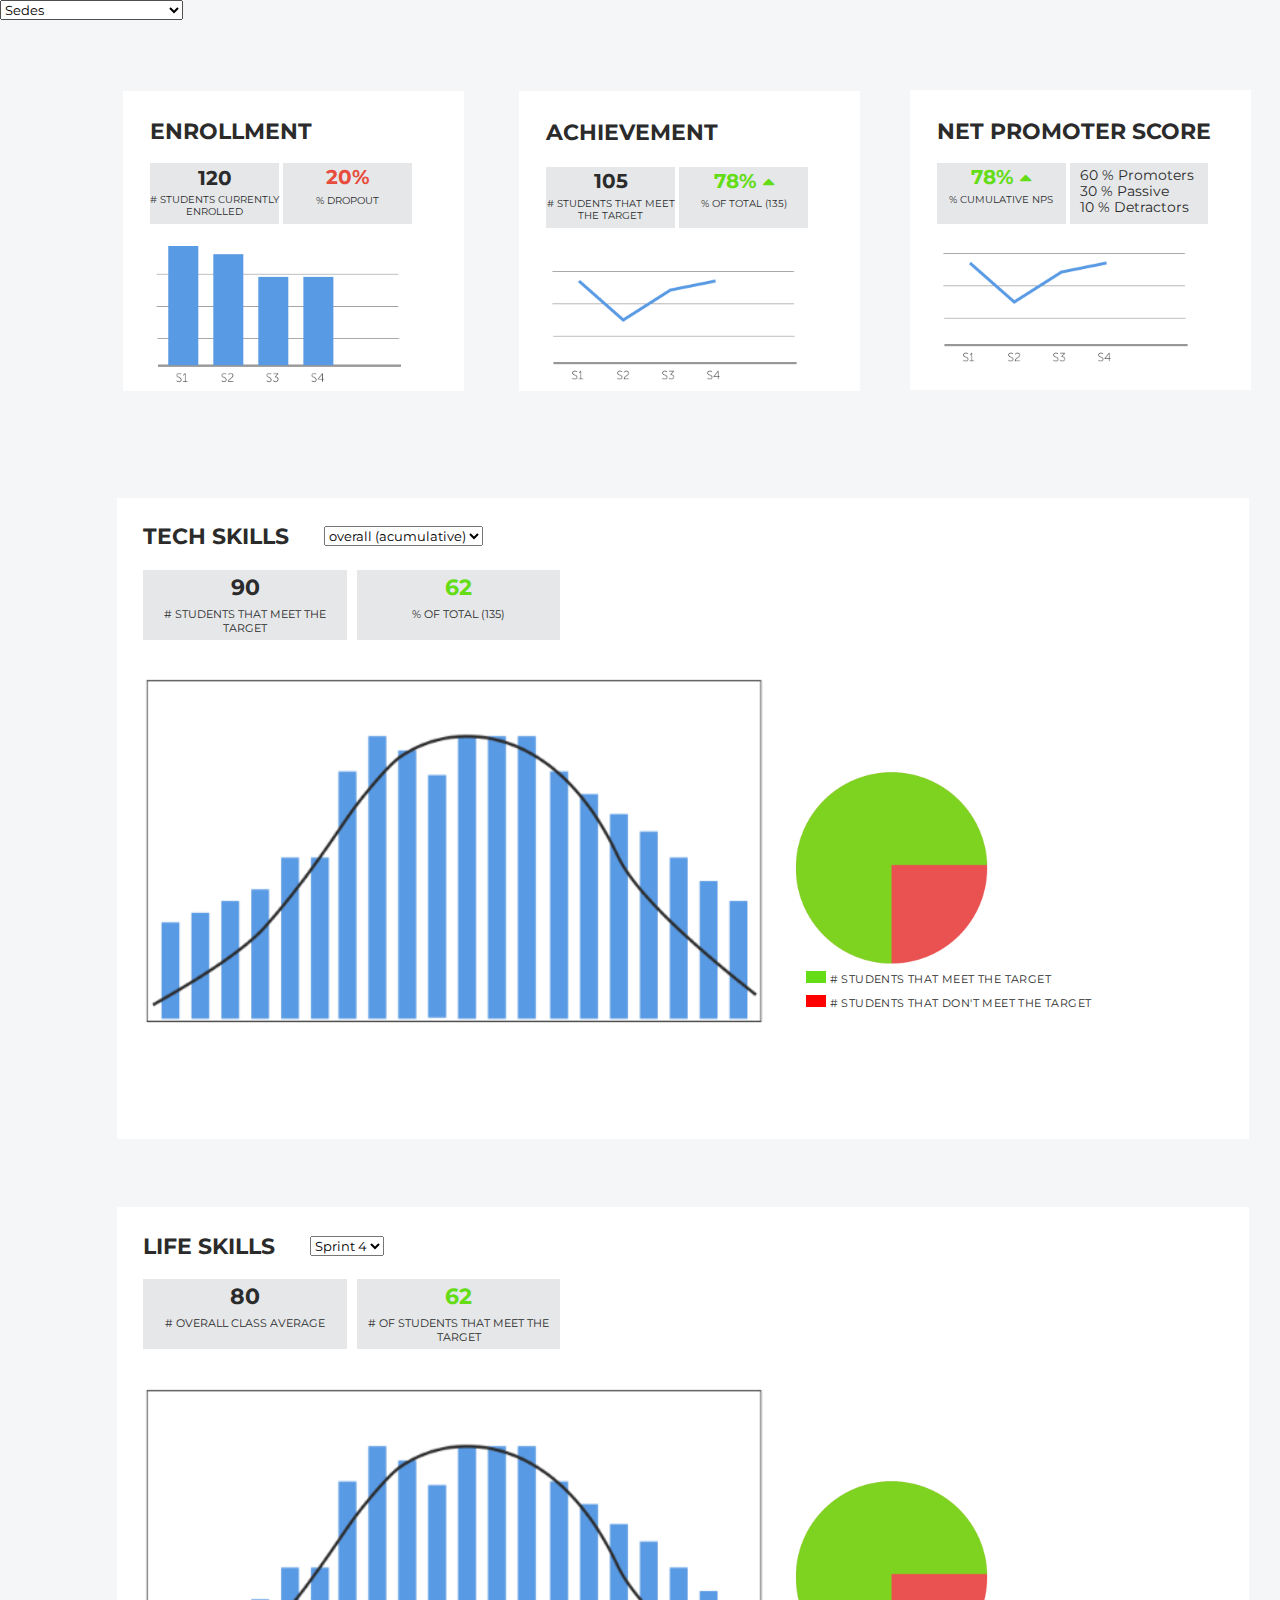
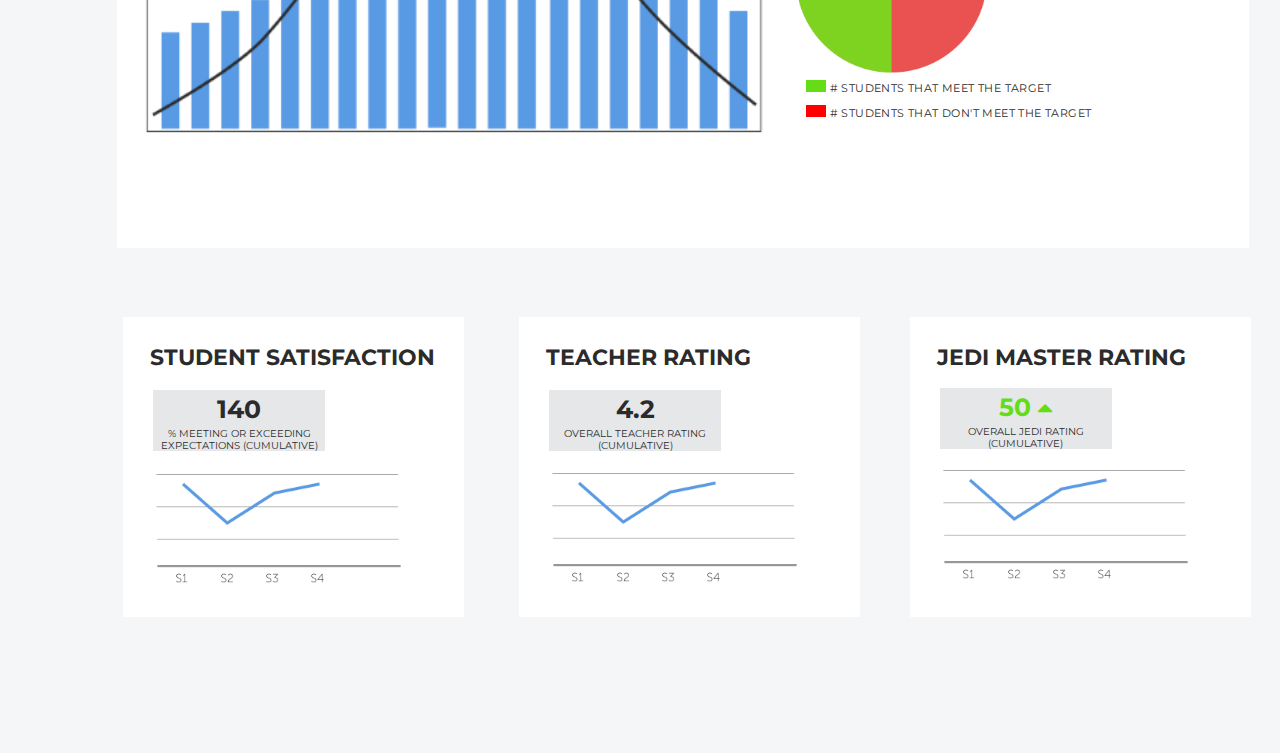
==== commit 9683a471: "añadiendo todo el prcedimiento" ====
--- a/index.html
+++ b/index.html
@@ -1,3 +1,4 @@
+<!DOCTYPE html>
 <html>
   <head>
     <meta charset="utf-8">
@@ -7,7 +8,6 @@
     <link rel="stylesheet" href="css/main.css">
   </head>
   <body>
-
     <nav>
       <select name="navbar" id="navbar">
         <option value="offices">Sedes</option>
@@ -23,20 +23,19 @@
         <option value="ch-2017-2">Chile 2017-II</option>
       </select>
     </nav>
-
     <!-- Contenido principal -->
-    <main id="principal-content" >
+    <main>
       <!-- Sección principal -->
-      <section class="container">
+      <section id="principal-section" class="container">
         <section class="section-1">
           <div class="div-1">
             <h2>enrollment</h2>
             <div class="little-div-1">
-                <div class="mini-div-1">120</div>
+                <div id="total-students-container" class="mini-div-1">120</div>
                 <div># STUDENTS CURRENTLY ENROLLED</div>
             </div>
             <div class="little-div-2">
-              <div class="red">20%</div>
+              <div id="percent-no-students-container" class="red">20%</div>
               <div>% DROPOUT</div>
             </div>
             <img src="assets/images/bar-graph.png" alt="Gráfico de columnas">
@@ -78,11 +77,7 @@
         <section class="section-2">
           <h2>tech skills</h2>
           <select class="" name="">
-            <option>overall (acumulative)</option>
-            <option>Sprint 4</option>
-            <option>Sprint 3</option>
-            <option>Sprint 2</option>
-            <option>Sprint 1</option>
+            <option value="">overall (acumulative)</option>
           </select>
           <div class="div-4">
             <div class="little-div-7">
@@ -94,29 +89,27 @@
               <div>% OF TOTAL (135)</div>
             </div>
           </div>
-          <img src="assets/images/rectangular-graphic.png" class="rectangular-graphic" alt="Gráfico de Columnas Rectangular">
+          <img src="assets/images/rectangular-graphic.png" class="rectangular-graphic"alt="Gráfico de Columnas Rectangular">
           <div class="little-div-9">
-            <img src="assets/images/circle-graphic.png" class="circle-graphic" alt="Gráfico Circular">
-            <div>
-              <div class="color-container">
-                <div class="color-green"></div>
-                <div class="student"># STUDENTS THAT MEET THE TARGET</div>
-              </div>
-              <div class="color-container">
-                <div class="color-red"></div>
-                <div class="student"># STUDENTS THAT DON'T MEET THE TARGET</div>
-              </div>
+            <img src="assets/images/circle-graphic.png" alt="Gráfico Circular">
+            <div class="color-container">
+              <div class="color-green"></div>
+              <div class="student"># STUDENTS THAT MEET THE TARGET</div>
+            </div>
+            <div class="color-container">
+              <div class="color-red"></div>
+              <div class="student"># STUDENTS THAT DON'T MEET THE TARGET</div>
             </div>
           </div>
         </section>
         <section class="section-3">
           <h2>life skills</h2>
-          <select name="hse-select" id="hse-select-element">
+          <select id="hse-select-element" name="hse-select-element">
             <!-- Como el último sprint es el 4, por eso se empieza desde allí -->
-            <option value="hse-sprint-4">Sprint 4</option>
-            <option value="hse-sprint-3">Sprint 3</option>
-            <option value="hse-sprint-2">Sprint 2</option>
-            <option value="hse-sprint-1">Sprint 1</option>
+            <option value="">Sprint 4</option>
+            <option value="">Sprint 3</option>
+            <option value="">Sprint 2</option>
+            <option value="">Sprint 1</option>
           </select>
           <div class="div-5">
             <div class="little-div-10">
@@ -124,22 +117,20 @@
               <div># OVERALL CLASS AVERAGE</div>
             </div>
             <div class="little-div-11">
-              <div class="green">62</div>
+              <div id="hse-number-of-students-container" class="green">62</div>
               <div># OF STUDENTS THAT MEET THE TARGET</div>
             </div>
           </div>
           <img src="assets/images/rectangular-graphic.png" class="rectangular-graphic" alt="Gráfico de Columnas Rectangular">
           <div class="little-div-12">
-            <img src="assets/images/circle-graphic.png" class="circle-graphic" alt="Gráfico Circular">
-            <div>
-              <div class="color-container">
-                <div class="color-green"></div>
-                <div class="student"># STUDENTS THAT MEET THE TARGET</div>
-              </div>
-              <div class="color-container">
-                <div class="color-red"></div>
-                <div class="student"># STUDENTS THAT DON'T MEET THE TARGET</div>
-              </div>
+            <img src="assets/images/circle-graphic.png" alt="Gráfico Circular">
+            <div class="color-container">
+              <div class="color-green"></div>
+              <div class="student"># STUDENTS THAT MEET THE TARGET</div>
+            </div>
+            <div class="color-container">
+              <div class="color-red"></div>
+              <div class="student"># STUDENTS THAT DON'T MEET THE TARGET</div>
             </div>
           </div>
         </section>
--- a/css/main.css
+++ b/css/main.css
@@ -111,7 +111,7 @@
 .div-3 {
   margin-left: 3.3%;
   position: relative;
-  bottom: 10px;
+  bottom: 12px;
 }
 
 .div-3 img {
@@ -122,7 +122,6 @@
 /* Estilos generales a los pequeños contenedores dentro todas las secciones */
 
 .little-div-1, .little-div-2, .little-div-3, .little-div-4, .little-div-5, .little-div-6 {
-  width: 45%;
   height: 25%;
   font-size: 0.69em;
   text-align: center;
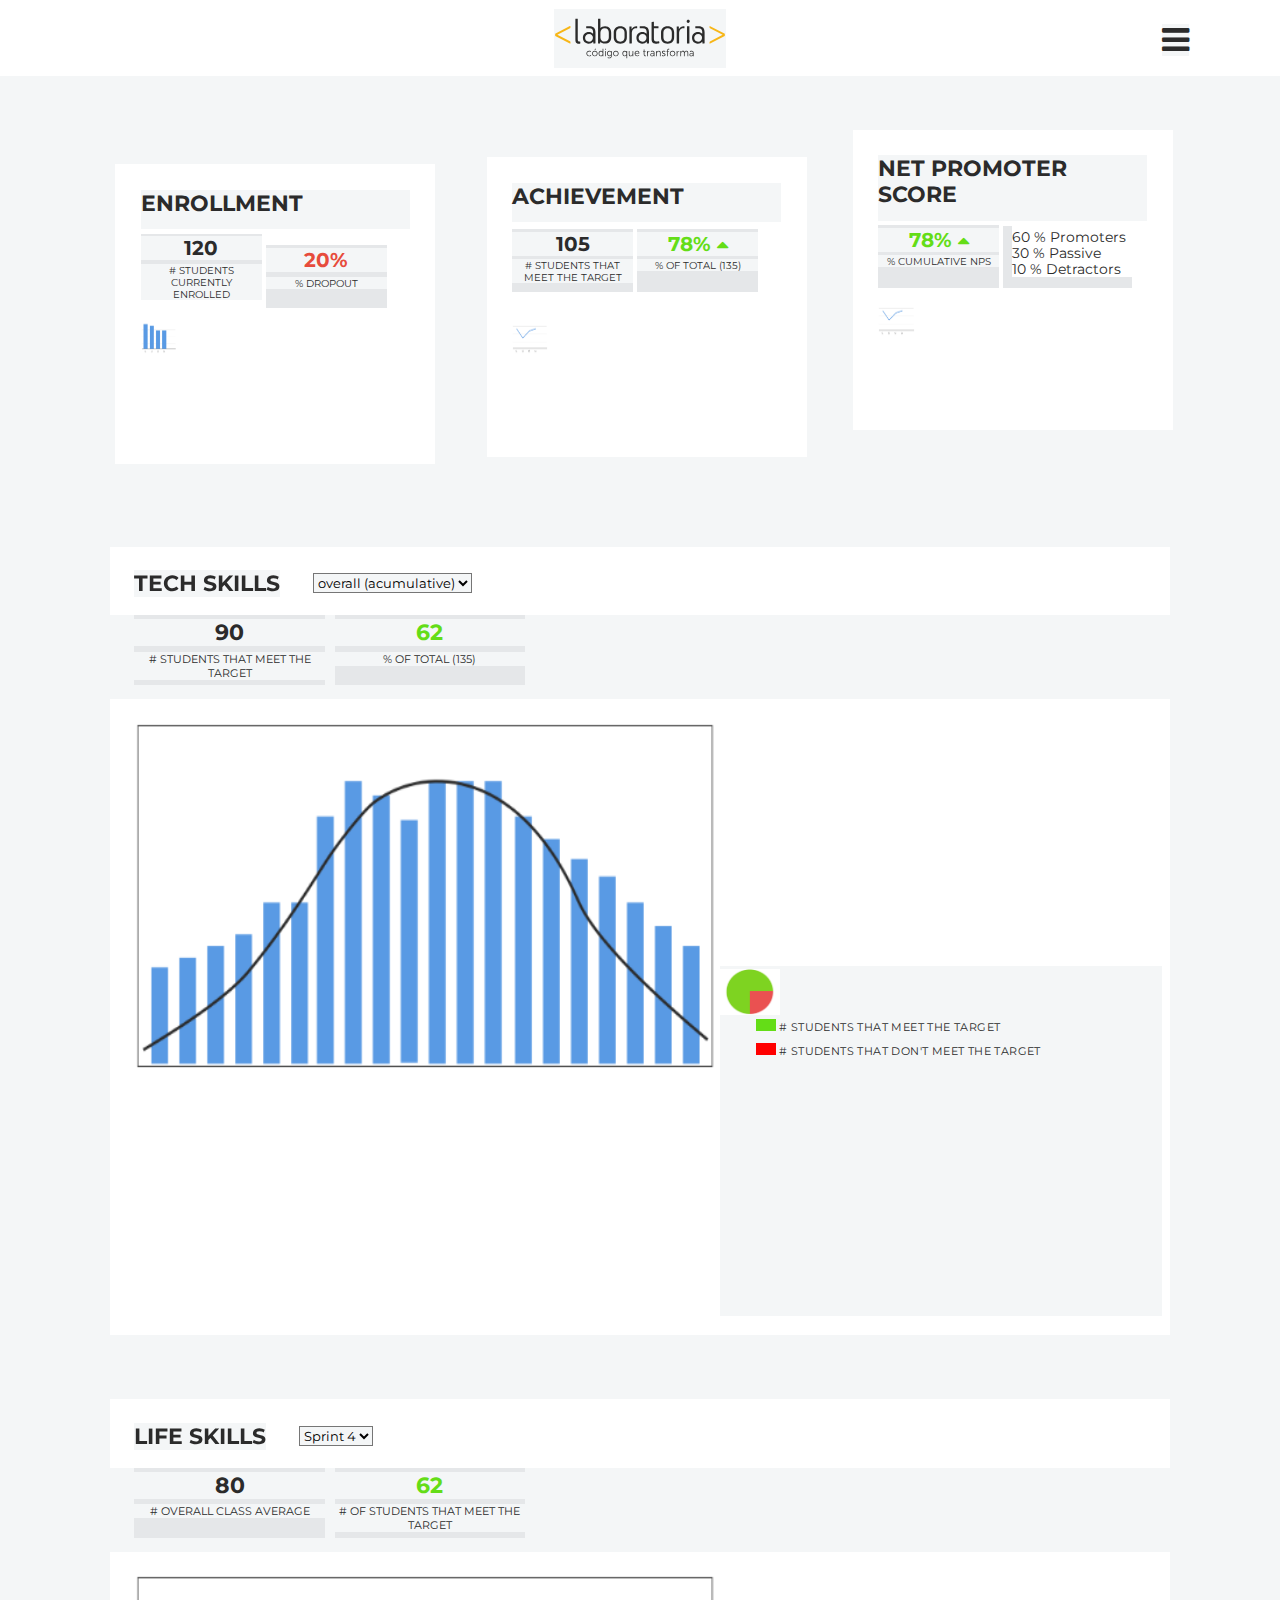
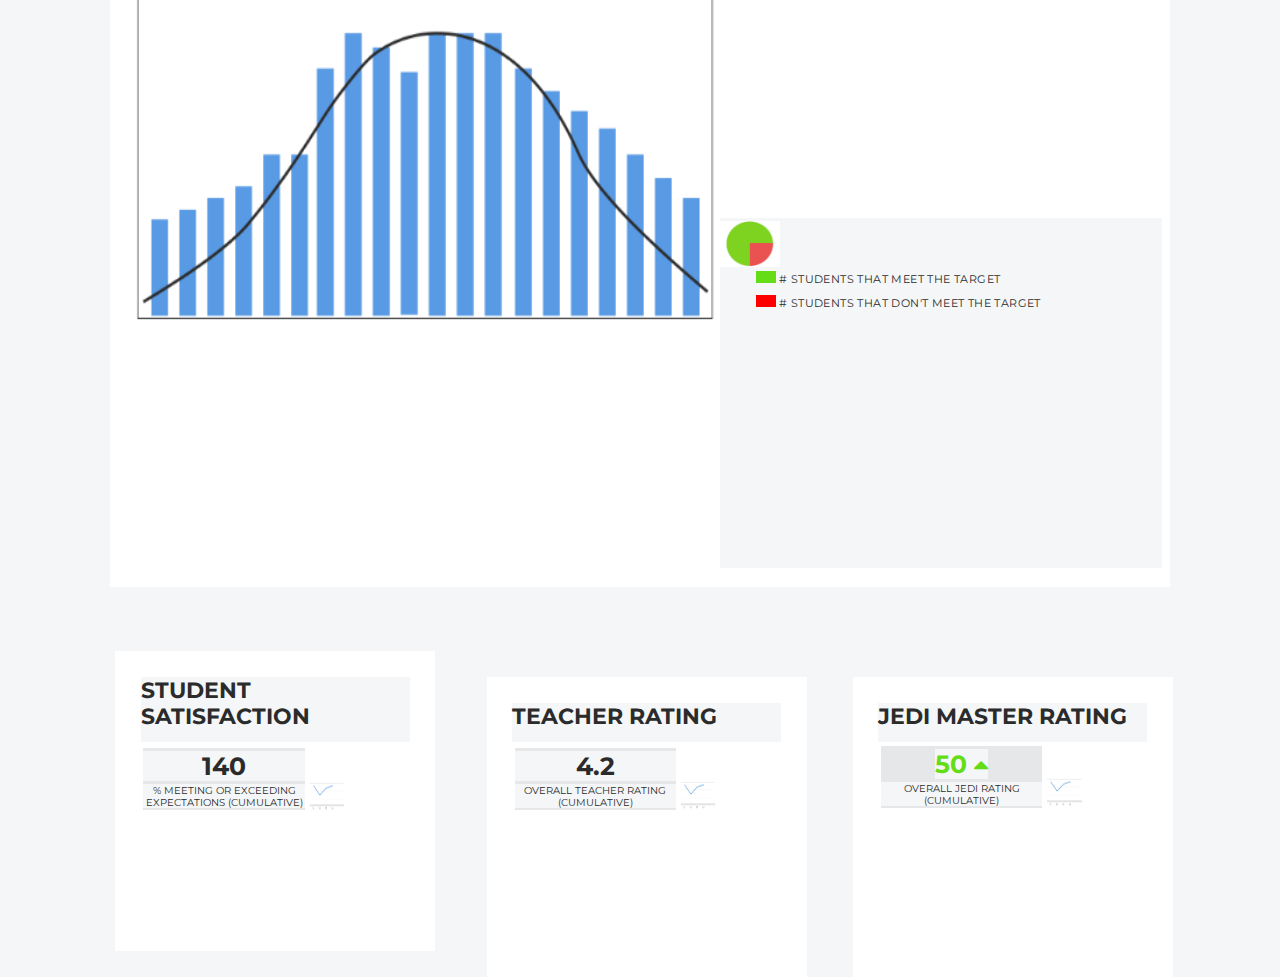
==== commit c8c9106d: "subiendo todos los archivos" ====
--- a/index.html
+++ b/index.html
@@ -8,6 +8,35 @@
     <link rel="stylesheet" href="css/main.css">
   </head>
   <body>
+    <!DOCTYPE html>
+<html>
+  <head>
+    <meta charset="utf-8">
+    <title>Data Dashboard</title>
+    <link rel="stylesheet" href="https://maxcdn.bootstrapcdn.com/font-awesome/4.7.0/css/font-awesome.min.css">
+    <link href="'https://fonts.googleapis.com/css?family=Montserrat:400,700,800&amp;subset=latin-ext'" rel="stylesheet">
+    <link rel="stylesheet" href="css/main.css">
+  </head>
+  <body>
+    <!-- Encabezado -->
+    <header>
+      <img src="assets/images/logo-laboratoria.svg" alt="Logo de Laboratoria">
+      <span><i class="fa fa-bars fa-2x" aria-hidden="true"></i></span>
+    </header>
+    <!-- Menú hamburguesa-->
+    <ul id="hamburguer-menu" class="list-menu display-none">
+      <li class="profile">
+        <div class="container">
+          <img src="assets/images/user-picture.jpg" alt="Imagen de Perfil">
+          <span class="name">Anna Durand</span>
+          <i class="fa fa-caret-down" aria-hidden="true"></i>
+        </div>
+      </li>
+      <li class="option"><span>Add student</span></li>
+      <li class="option"><span>Remove student</span></li>
+      <li class="option-different-style"><span>Add sprint</span></li>
+    </ul>
+
     <nav>
       <select name="navbar" id="navbar">
         <option value="offices">Sedes</option>
@@ -164,6 +193,17 @@
           </div>
         </section>
       </section>
+      <div id="container-students">
+    <!--Especialización-->
+
+    <div id="especialization">
+        <h3>Especialización</h3>
+        <button class = "desactive" class="active" id="javascript-button" type="button" name="button"> Javascript</button> <br>
+        <button class = "desactive" class="active" id="uxdesign-button" type="button" name="button"> Ux Design</button> <br>
+        <button id="front-end-designer-button"  type="button"  name="button"> Front end Designer</button> <br>
+        <br> <br> <br>
+    </div>
+
     </main>
 		<!-- Base de datos -->
 		<script src="./js/data.js"></script>
--- a/css/main.css
+++ b/css/main.css
@@ -14,9 +14,130 @@
 body {
   background-color: #f4f6f7;
   color: #2b2b2b;
-  width: 1366px;
-}
-
+}
+
+/*
+ * Estilos de tu proyecto
+ */
+
+ /* Estilos generales */
+
+ * {
+   box-sizing: border-box;
+   margin: 0;
+   padding: 0;
+   font-family: 'Montserrat', sans-serif;
+ }
+
+ body {
+   background-color: #f4f6f7;
+   height: 800px;
+ }
+ /* Estilos del header */
+
+ header {
+   position: fixed;
+   width: 100%;
+   text-align: center;
+   background-color: #fff;
+ }
+
+ img {
+   margin: 0.7% auto 0.3%;
+   width: 13.5%;
+   height: 13%;
+ }
+
+ header span {
+   display: inline-block;
+   position: absolute;
+   left: 90.8%;
+   top: 32%;
+ }
+
+ /* Estilos al modal*/
+
+ .modal {
+   width: 100%;
+   height: 100%;
+   background-color: #fff;
+   position: fixed;
+   top: 0;
+   left: 0;
+ }
+
+ /* Estilos a mi menú de navegación */
+
+ .list-menu {
+   height: 100%;
+   width: 22%;
+   margin: 0 auto;
+   background-color: #000;
+   color: #fff;
+   list-style: none;
+ }
+
+ .display-none {
+   display: none;
+ }
+
+ .display-block {
+   display: block;
+ }
+
+ .profile {
+   height: 13.5%;
+ }
+
+ .container {
+   width: 86%;
+   margin: 0 auto;
+   padding-top: 5.5%;
+ }
+
+ .profile img {
+   width: 20%;
+   height: 100%;
+ }
+
+ .name {
+   text-transform: uppercase;
+   font-weight: 700;
+   margin-left: 3.7%;
+   position: relative;
+   bottom: 15px;
+   letter-spacing: 0.8px;
+ }
+
+ .fa-caret-down {
+   font-size: 1.8em;
+   margin-left: 3%;
+   position: relative;
+   bottom: 10px;
+ }
+
+ .option {
+   height: 10.2%;
+   border-top: 1px solid #fff;
+   padding-left: 9%;
+   font-weight: 700;
+ }
+
+ .option-different-style {
+   height: 10.2%;
+   border-top: 1px solid #fff;
+   border-bottom: 1px solid #fff;
+   padding-left: 9%;
+   font-weight: 700;
+ }
+
+ .option span, .option-different-style span {
+ margin-top: 12%;
+ display: inline-block;
+ letter-spacing: 0.4px;
+ }
+
+/* Contenido principal */
 main {
   width: 100%;
   margin: 0 auto;
@@ -422,3 +543,154 @@
   padding-left: 8%;
   letter-spacing: 0.4px;
 }
+
+* {
+    box-sizing: border-box ;
+    font-family: 'Montserrat', sans-serif;
+    color: "#2b2b2b";
+    background-color: #f4f6f7;
+}
+
+div #especialization {
+  position: fixed;
+}
+
+div #container-students {
+    bottom:100px;
+}
+
+#especialization {
+    left: 15px;
+    /*height: 100%;*/
+    height: 2000px;
+    width: 20%;
+    background-color: white;
+    display: inline-block;
+    margin-left: 350px;
+}
+
+li {
+    text-decoration-style: none;
+}
+
+
+#visualization {
+    height: 100%;
+    width: 50% ;
+    background-color: white ;
+    display: inline-block;
+    margin-left: 650px;
+    /*float: right;*/
+
+}
+
+ul, li{
+    background-color: white ;
+}
+
+li input {
+    background-color: white ;
+}
+
+li label {
+    background-color: white ;
+}
+
+#content-search {
+    display: inline-block;
+}
+
+#input-student {
+    display: inline-block;
+}
+
+#photo , #date-student , #tech-skills , #life-skills, english-skill , .date , #english-skills {
+    display: inline-block;
+}
+#name , #especialization-student ,   #skills-details  {
+    margin-left: 20px;
+}
+
+#photo {
+    margin-left: 20px;
+}
+#tech-skills {
+    margin-left: 40px;
+}
+#date-student , #name , #especialization-student {
+    background-color: white;
+}
+
+#tech-skills , #life-skills , #english-skills{
+    border: 1px solid black;
+    text-align: center;
+}
+
+/* clases de tamaños de letra - student */
+.little-letter {
+    font-size: 60%;
+    text-align: center;
+    background-color: white;
+}
+
+.big-letter {
+    font-size: 120%;
+    font-weight: bold;
+    text-align: center;
+    background-color: white;
+}
+
+.medium-letter {
+    font-size: 80%;
+    font-weight: bold;
+    background-color: white;
+}
+
+.stardart-letter {
+    font-size: 100%;
+    background-color: white;
+}
+
+
+
+#skill-1 , #skill-2 , #skill-3 {
+    display: inline-block;
+    background-color: white;
+}
+
+#photo, .date {
+    padding-top: 15px;
+    background-color: white;
+}
+
+#student {
+    background-color: white;
+}
+
+#nuevo {
+    height: 20px;
+    width: 100px;
+    background-color: red;
+}
+
+button {
+    width: 250px;
+    height:45px;
+}
+
+/* clases de visualización para aplicarse a botón */
+button.desactive {
+    background-color: #e0e0e0;
+    color: #757575;
+  }
+
+  button.active {
+    background-color: #faf281;
+    color: white;
+  }
+
+  /* clases para foto standart */
+  .photo-standart {
+   height: 130px;
+   width: 140px;
+  }
--- a/css/main.css
+++ b/css/main.css
@@ -14,9 +14,130 @@
 body {
   background-color: #f4f6f7;
   color: #2b2b2b;
-  width: 1366px;
-}
-
+}
+
+/*
+ * Estilos de tu proyecto
+ */
+
+ /* Estilos generales */
+
+ * {
+   box-sizing: border-box;
+   margin: 0;
+   padding: 0;
+   font-family: 'Montserrat', sans-serif;
+ }
+
+ body {
+   background-color: #f4f6f7;
+   height: 800px;
+ }
+ /* Estilos del header */
+
+ header {
+   position: fixed;
+   width: 100%;
+   text-align: center;
+   background-color: #fff;
+ }
+
+ img {
+   margin: 0.7% auto 0.3%;
+   width: 13.5%;
+   height: 13%;
+ }
+
+ header span {
+   display: inline-block;
+   position: absolute;
+   left: 90.8%;
+   top: 32%;
+ }
+
+ /* Estilos al modal*/
+
+ .modal {
+   width: 100%;
+   height: 100%;
+   background-color: #fff;
+   position: fixed;
+   top: 0;
+   left: 0;
+ }
+
+ /* Estilos a mi menú de navegación */
+
+ .list-menu {
+   height: 100%;
+   width: 22%;
+   margin: 0 auto;
+   background-color: #000;
+   color: #fff;
+   list-style: none;
+ }
+
+ .display-none {
+   display: none;
+ }
+
+ .display-block {
+   display: block;
+ }
+
+ .profile {
+   height: 13.5%;
+ }
+
+ .container {
+   width: 86%;
+   margin: 0 auto;
+   padding-top: 5.5%;
+ }
+
+ .profile img {
+   width: 20%;
+   height: 100%;
+ }
+
+ .name {
+   text-transform: uppercase;
+   font-weight: 700;
+   margin-left: 3.7%;
+   position: relative;
+   bottom: 15px;
+   letter-spacing: 0.8px;
+ }
+
+ .fa-caret-down {
+   font-size: 1.8em;
+   margin-left: 3%;
+   position: relative;
+   bottom: 10px;
+ }
+
+ .option {
+   height: 10.2%;
+   border-top: 1px solid #fff;
+   padding-left: 9%;
+   font-weight: 700;
+ }
+
+ .option-different-style {
+   height: 10.2%;
+   border-top: 1px solid #fff;
+   border-bottom: 1px solid #fff;
+   padding-left: 9%;
+   font-weight: 700;
+ }
+
+ .option span, .option-different-style span {
+ margin-top: 12%;
+ display: inline-block;
+ letter-spacing: 0.4px;
+ }
+
+/* Contenido principal */
 main {
   width: 100%;
   margin: 0 auto;
@@ -422,3 +543,154 @@
   padding-left: 8%;
   letter-spacing: 0.4px;
 }
+
+* {
+    box-sizing: border-box ;
+    font-family: 'Montserrat', sans-serif;
+    color: "#2b2b2b";
+    background-color: #f4f6f7;
+}
+
+div #especialization {
+  position: fixed;
+}
+
+div #container-students {
+    bottom:100px;
+}
+
+#especialization {
+    left: 15px;
+    /*height: 100%;*/
+    height: 2000px;
+    width: 20%;
+    background-color: white;
+    display: inline-block;
+    margin-left: 350px;
+}
+
+li {
+    text-decoration-style: none;
+}
+
+
+#visualization {
+    height: 100%;
+    width: 50% ;
+    background-color: white ;
+    display: inline-block;
+    margin-left: 650px;
+    /*float: right;*/
+
+}
+
+ul, li{
+    background-color: white ;
+}
+
+li input {
+    background-color: white ;
+}
+
+li label {
+    background-color: white ;
+}
+
+#content-search {
+    display: inline-block;
+}
+
+#input-student {
+    display: inline-block;
+}
+
+#photo , #date-student , #tech-skills , #life-skills, english-skill , .date , #english-skills {
+    display: inline-block;
+}
+#name , #especialization-student ,   #skills-details  {
+    margin-left: 20px;
+}
+
+#photo {
+    margin-left: 20px;
+}
+#tech-skills {
+    margin-left: 40px;
+}
+#date-student , #name , #especialization-student {
+    background-color: white;
+}
+
+#tech-skills , #life-skills , #english-skills{
+    border: 1px solid black;
+    text-align: center;
+}
+
+/* clases de tamaños de letra - student */
+.little-letter {
+    font-size: 60%;
+    text-align: center;
+    background-color: white;
+}
+
+.big-letter {
+    font-size: 120%;
+    font-weight: bold;
+    text-align: center;
+    background-color: white;
+}
+
+.medium-letter {
+    font-size: 80%;
+    font-weight: bold;
+    background-color: white;
+}
+
+.stardart-letter {
+    font-size: 100%;
+    background-color: white;
+}
+
+
+
+#skill-1 , #skill-2 , #skill-3 {
+    display: inline-block;
+    background-color: white;
+}
+
+#photo, .date {
+    padding-top: 15px;
+    background-color: white;
+}
+
+#student {
+    background-color: white;
+}
+
+#nuevo {
+    height: 20px;
+    width: 100px;
+    background-color: red;
+}
+
+button {
+    width: 250px;
+    height:45px;
+}
+
+/* clases de visualización para aplicarse a botón */
+button.desactive {
+    background-color: #e0e0e0;
+    color: #757575;
+  }
+
+  button.active {
+    background-color: #faf281;
+    color: white;
+  }
+
+  /* clases para foto standart */
+  .photo-standart {
+   height: 130px;
+   width: 140px;
+  }
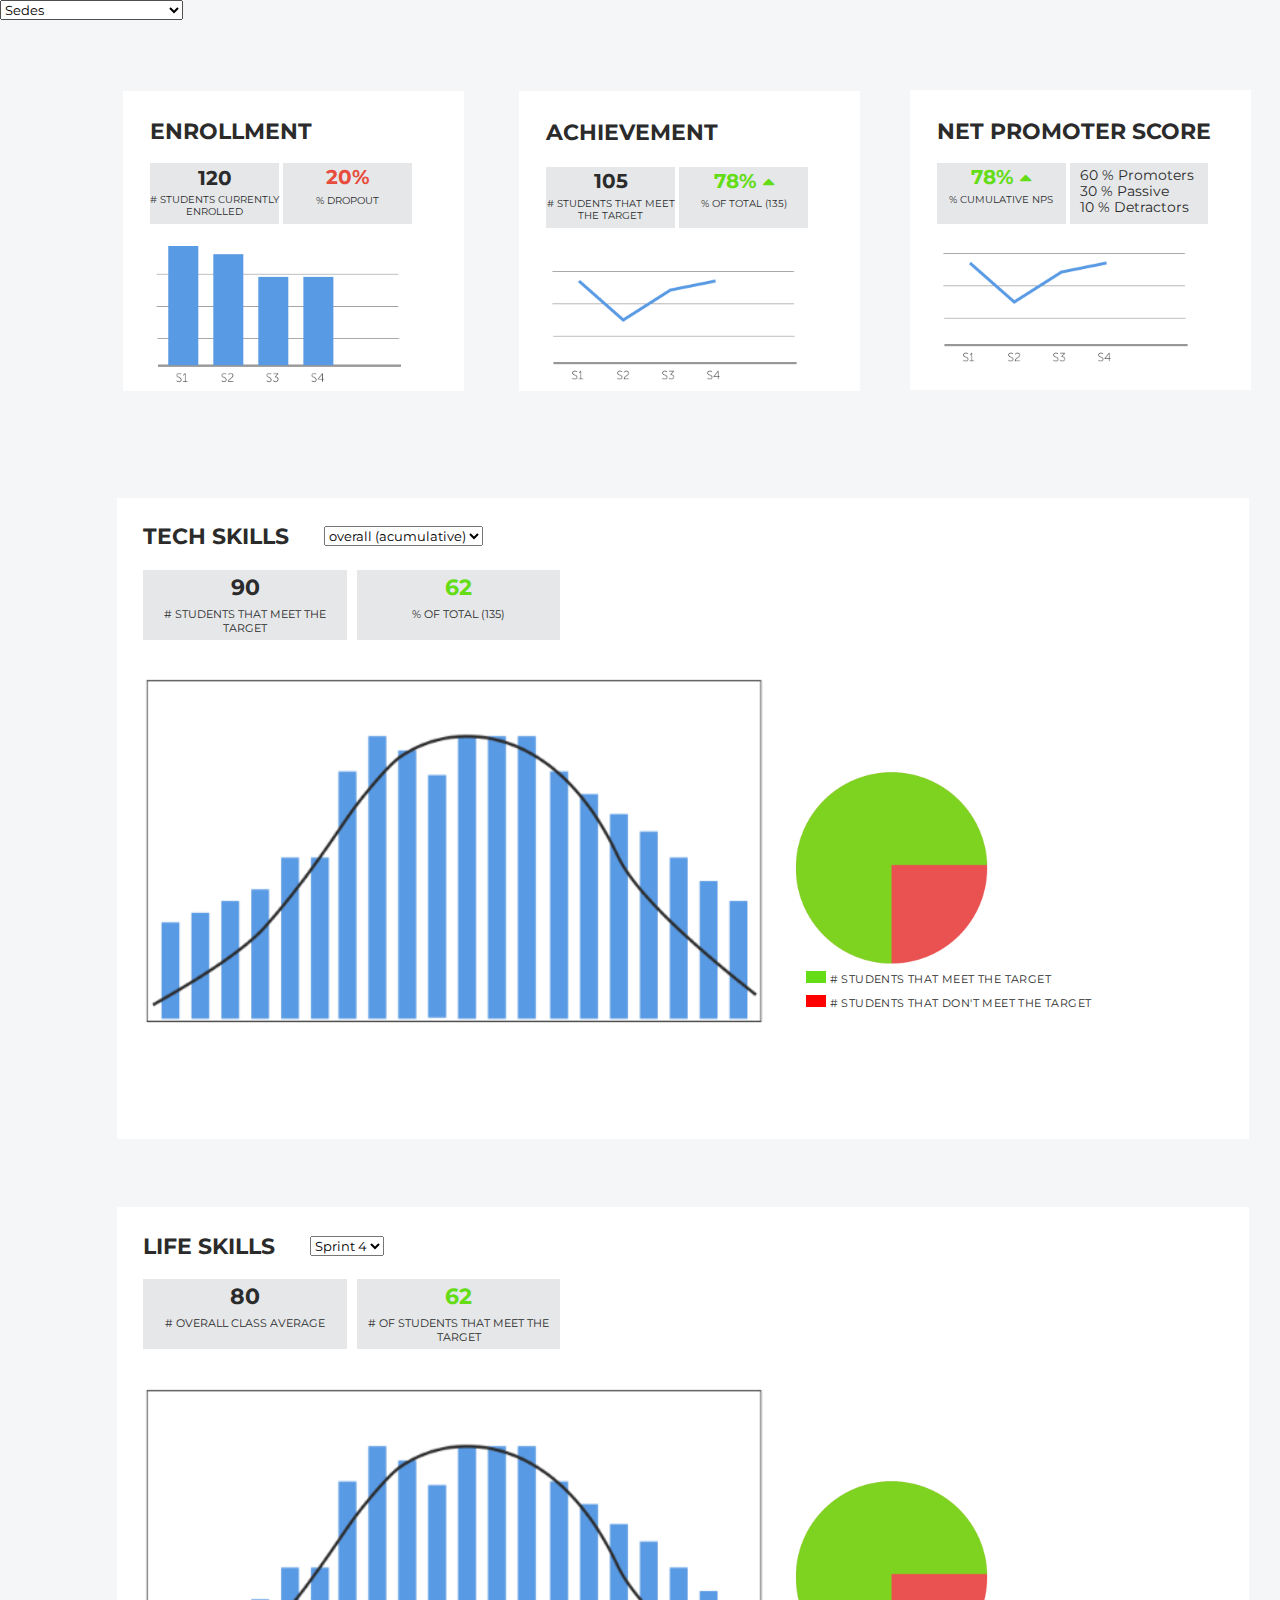
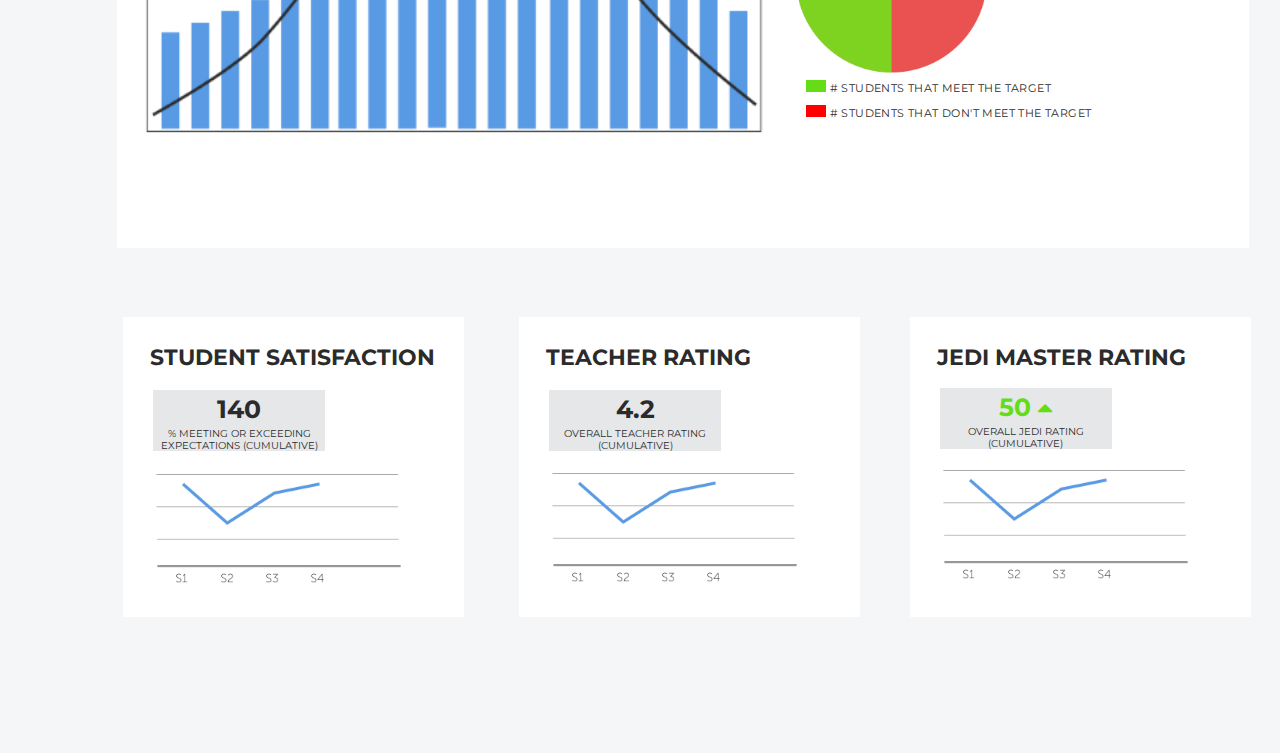
==== commit 58e3fcb1: "añadiendo index.html , app.js y main.css vista overview" ====
--- a/index.html
+++ b/index.html
@@ -8,35 +8,6 @@
     <link rel="stylesheet" href="css/main.css">
   </head>
   <body>
-    <!DOCTYPE html>
-<html>
-  <head>
-    <meta charset="utf-8">
-    <title>Data Dashboard</title>
-    <link rel="stylesheet" href="https://maxcdn.bootstrapcdn.com/font-awesome/4.7.0/css/font-awesome.min.css">
-    <link href="'https://fonts.googleapis.com/css?family=Montserrat:400,700,800&amp;subset=latin-ext'" rel="stylesheet">
-    <link rel="stylesheet" href="css/main.css">
-  </head>
-  <body>
-    <!-- Encabezado -->
-    <header>
-      <img src="assets/images/logo-laboratoria.svg" alt="Logo de Laboratoria">
-      <span><i class="fa fa-bars fa-2x" aria-hidden="true"></i></span>
-    </header>
-    <!-- Menú hamburguesa-->
-    <ul id="hamburguer-menu" class="list-menu display-none">
-      <li class="profile">
-        <div class="container">
-          <img src="assets/images/user-picture.jpg" alt="Imagen de Perfil">
-          <span class="name">Anna Durand</span>
-          <i class="fa fa-caret-down" aria-hidden="true"></i>
-        </div>
-      </li>
-      <li class="option"><span>Add student</span></li>
-      <li class="option"><span>Remove student</span></li>
-      <li class="option-different-style"><span>Add sprint</span></li>
-    </ul>
-
     <nav>
       <select name="navbar" id="navbar">
         <option value="offices">Sedes</option>
@@ -193,17 +164,6 @@
           </div>
         </section>
       </section>
-      <div id="container-students">
-    <!--Especialización-->
-
-    <div id="especialization">
-        <h3>Especialización</h3>
-        <button class = "desactive" class="active" id="javascript-button" type="button" name="button"> Javascript</button> <br>
-        <button class = "desactive" class="active" id="uxdesign-button" type="button" name="button"> Ux Design</button> <br>
-        <button id="front-end-designer-button"  type="button"  name="button"> Front end Designer</button> <br>
-        <br> <br> <br>
-    </div>
-
     </main>
 		<!-- Base de datos -->
 		<script src="./js/data.js"></script>
--- a/css/main.css
+++ b/css/main.css
@@ -14,130 +14,9 @@
 body {
   background-color: #f4f6f7;
   color: #2b2b2b;
-}
-
-/*
- * Estilos de tu proyecto
- */
-
- /* Estilos generales */
-
- * {
-   box-sizing: border-box;
-   margin: 0;
-   padding: 0;
-   font-family: 'Montserrat', sans-serif;
- }
-
- body {
-   background-color: #f4f6f7;
-   height: 800px;
- }
- /* Estilos del header */
-
- header {
-   position: fixed;
-   width: 100%;
-   text-align: center;
-   background-color: #fff;
- }
-
- img {
-   margin: 0.7% auto 0.3%;
-   width: 13.5%;
-   height: 13%;
- }
-
- header span {
-   display: inline-block;
-   position: absolute;
-   left: 90.8%;
-   top: 32%;
- }
-
- /* Estilos al modal*/
-
- .modal {
-   width: 100%;
-   height: 100%;
-   background-color: #fff;
-   position: fixed;
-   top: 0;
-   left: 0;
- }
-
- /* Estilos a mi menú de navegación */
-
- .list-menu {
-   height: 100%;
-   width: 22%;
-   margin: 0 auto;
-   background-color: #000;
-   color: #fff;
-   list-style: none;
- }
-
- .display-none {
-   display: none;
- }
-
- .display-block {
-   display: block;
- }
-
- .profile {
-   height: 13.5%;
- }
-
- .container {
-   width: 86%;
-   margin: 0 auto;
-   padding-top: 5.5%;
- }
-
- .profile img {
-   width: 20%;
-   height: 100%;
- }
-
- .name {
-   text-transform: uppercase;
-   font-weight: 700;
-   margin-left: 3.7%;
-   position: relative;
-   bottom: 15px;
-   letter-spacing: 0.8px;
- }
-
- .fa-caret-down {
-   font-size: 1.8em;
-   margin-left: 3%;
-   position: relative;
-   bottom: 10px;
- }
-
- .option {
-   height: 10.2%;
-   border-top: 1px solid #fff;
-   padding-left: 9%;
-   font-weight: 700;
- }
-
- .option-different-style {
-   height: 10.2%;
-   border-top: 1px solid #fff;
-   border-bottom: 1px solid #fff;
-   padding-left: 9%;
-   font-weight: 700;
- }
-
- .option span, .option-different-style span {
- margin-top: 12%;
- display: inline-block;
- letter-spacing: 0.4px;
- }
-
-/* Contenido principal */
+  width: 1366px;
+}
+
 main {
   width: 100%;
   margin: 0 auto;
@@ -543,154 +422,3 @@
   padding-left: 8%;
   letter-spacing: 0.4px;
 }
-
-* {
-    box-sizing: border-box ;
-    font-family: 'Montserrat', sans-serif;
-    color: "#2b2b2b";
-    background-color: #f4f6f7;
-}
-
-div #especialization {
-  position: fixed;
-}
-
-div #container-students {
-    bottom:100px;
-}
-
-#especialization {
-    left: 15px;
-    /*height: 100%;*/
-    height: 2000px;
-    width: 20%;
-    background-color: white;
-    display: inline-block;
-    margin-left: 350px;
-}
-
-li {
-    text-decoration-style: none;
-}
-
-
-#visualization {
-    height: 100%;
-    width: 50% ;
-    background-color: white ;
-    display: inline-block;
-    margin-left: 650px;
-    /*float: right;*/
-
-}
-
-ul, li{
-    background-color: white ;
-}
-
-li input {
-    background-color: white ;
-}
-
-li label {
-    background-color: white ;
-}
-
-#content-search {
-    display: inline-block;
-}
-
-#input-student {
-    display: inline-block;
-}
-
-#photo , #date-student , #tech-skills , #life-skills, english-skill , .date , #english-skills {
-    display: inline-block;
-}
-#name , #especialization-student ,   #skills-details  {
-    margin-left: 20px;
-}
-
-#photo {
-    margin-left: 20px;
-}
-#tech-skills {
-    margin-left: 40px;
-}
-#date-student , #name , #especialization-student {
-    background-color: white;
-}
-
-#tech-skills , #life-skills , #english-skills{
-    border: 1px solid black;
-    text-align: center;
-}
-
-/* clases de tamaños de letra - student */
-.little-letter {
-    font-size: 60%;
-    text-align: center;
-    background-color: white;
-}
-
-.big-letter {
-    font-size: 120%;
-    font-weight: bold;
-    text-align: center;
-    background-color: white;
-}
-
-.medium-letter {
-    font-size: 80%;
-    font-weight: bold;
-    background-color: white;
-}
-
-.stardart-letter {
-    font-size: 100%;
-    background-color: white;
-}
-
-
-
-#skill-1 , #skill-2 , #skill-3 {
-    display: inline-block;
-    background-color: white;
-}
-
-#photo, .date {
-    padding-top: 15px;
-    background-color: white;
-}
-
-#student {
-    background-color: white;
-}
-
-#nuevo {
-    height: 20px;
-    width: 100px;
-    background-color: red;
-}
-
-button {
-    width: 250px;
-    height:45px;
-}
-
-/* clases de visualización para aplicarse a botón */
-button.desactive {
-    background-color: #e0e0e0;
-    color: #757575;
-  }
-
-  button.active {
-    background-color: #faf281;
-    color: white;
-  }
-
-  /* clases para foto standart */
-  .photo-standart {
-   height: 130px;
-   width: 140px;
-  }
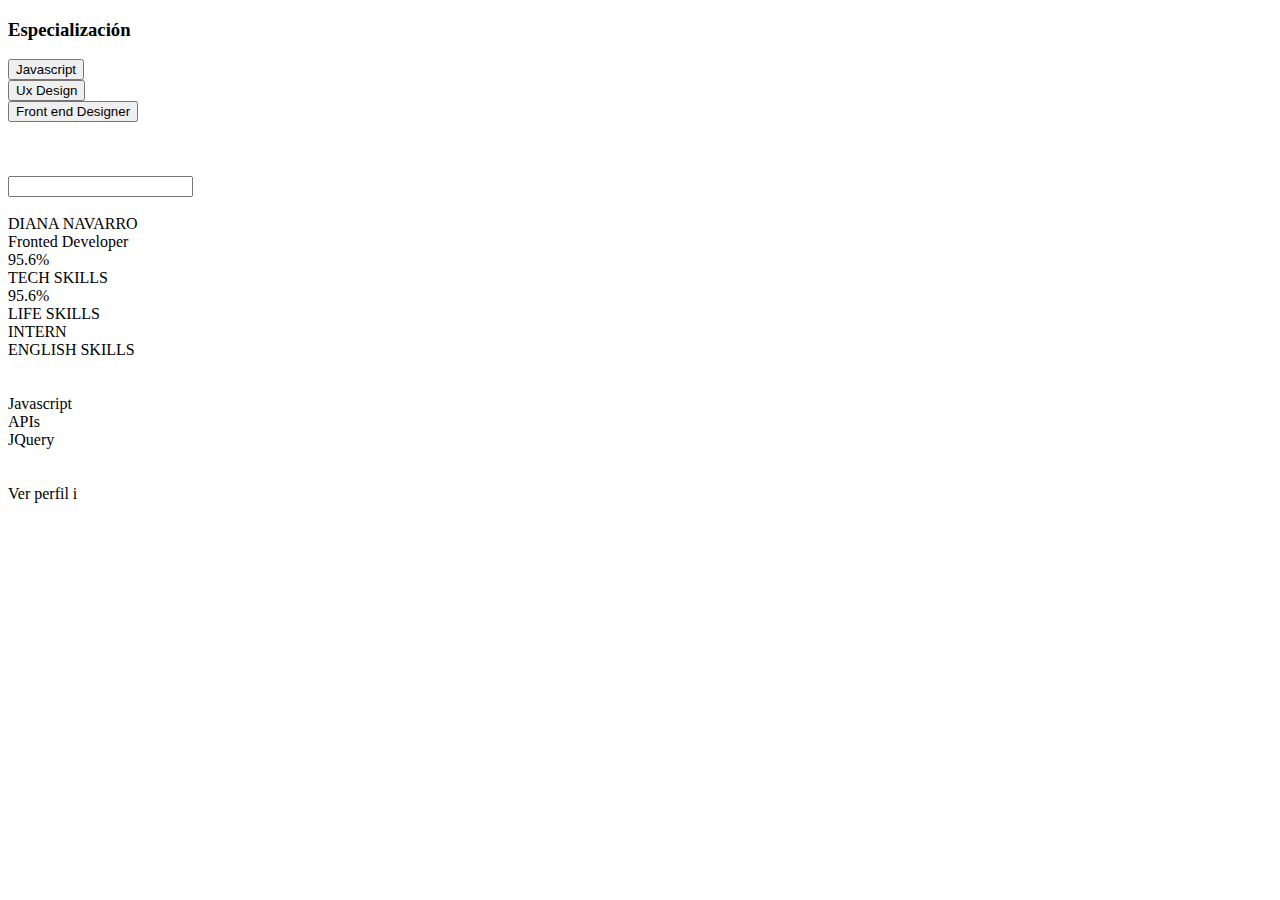
==== commit ea4c92df: "cambiando de nombre student.html a student.html" ====
--- a/index.html
+++ b/index.html
@@ -1,173 +1,108 @@
 <!DOCTYPE html>
-<html>
-  <head>
-    <meta charset="utf-8">
-    <title>Data Dashboard</title>
-    <link rel="stylesheet" href="https://maxcdn.bootstrapcdn.com/font-awesome/4.7.0/css/font-awesome.min.css">
+<html lang="en">
+<head>
+    <meta charset="UTF-8">
+    <meta name="viewport" content="width=device-width, initial-scale=1.0">
+    <meta http-equiv="X-UA-Compatible" content="ie=edge">
+    <title>Document</title>
+    <link rel="stylesheet" href="css/main-1.css">
     <link href="https://fonts.googleapis.com/css?family=Montserrat:400,700,800&amp;subset=latin-ext" rel="stylesheet">
-    <link rel="stylesheet" href="css/main.css">
-  </head>
-  <body>
-    <nav>
-      <select name="navbar" id="navbar">
-        <option value="offices">Sedes</option>
-        <option value="aq-2016-2">Arequipa 2016-II</option>
-        <option value="aq-2017-1">Arequipa 2017-I</option>
-        <option value="cm-2017-1">Ciudad de México 2017-I</option>
-        <option value="cm-2017-2">Ciudad de México 2017-II</option>
-        <option value="lm-2016-2">Lima 2016-II</option>
-        <option value="lm-2017-1">Lima 2017-I</option>
-        <option value="lm-2017-2">Lima 2017-II</option>
-        <option value="ch-2016-2">Chile 2016-II</option>
-        <option value="ch-2017-1">Chile 2017-I</option>
-        <option value="ch-2017-2">Chile 2017-II</option>
-      </select>
-    </nav>
-    <!-- Contenido principal -->
-    <main>
-      <!-- Sección principal -->
-      <section id="principal-section" class="container">
-        <section class="section-1">
-          <div class="div-1">
-            <h2>enrollment</h2>
-            <div class="little-div-1">
-                <div id="total-students-container" class="mini-div-1">120</div>
-                <div># STUDENTS CURRENTLY ENROLLED</div>
+
+</head>
+<body>
+  <div id="container-students">
+    <!--Especialización-->
+
+    <div id="especialization">
+         <!--
+        <ul><label for="" class="medium-letter">ESPECIALIZATION</label>
+            <li ><input id = "javascript" type="checkbox" name="checkbox" id="javascript">
+                <label id= "javascript-id" for="checkbox1" class="stardart-letter">Javascript</label> </li>
+            <li ><input id = "uxDesign"  type="checkbox" name="checkbox" id="uxDesign">
+                <label for="checkbox2" class="stardart-letter">Ux Design</label> </li>
+            <li class=><input id = "frontEndDesigner" type="checkbox" name="checkbox" id="frontEndDesigner">
+                <label for="checkbox3" "stardart-letter">Front end Designer</label></li>
+        </ul> <br> <br> <br> -->
+        <h3>Especialización</h3>
+        <button class = "desactive" class="active" id="javascript-button" type="button" name="button"> Javascript</button> <br>
+        <button class = "desactive" class="active" id="uxdesign-button" type="button" name="button"> Ux Design</button> <br>
+        <button id="front-end-designer-button"  type="button"  name="button"> Front end Designer</button> <br>
+        <br> <br> <br> 
+    </div>
+
+
+    <!--Visualización-->
+    <div id="visualization">
+      <!-- Búsqueda de estudiantes -->
+      <div id="content-search">
+        <div id= "icon-search">
+        </div>
+        <div id="input-students">
+            <input type="text" id="input-search">
+        </div>
+      </div>
+
+      <!-- Visualiza estudiantes -->
+
+      <div id="student">
+         <!--foto-->
+         <div id="photo">
+             <img src="assets/images/photos/maria.jpg" alt="">
+         </div>
+         <div class="date">
+            <!--datos de estudiante-->
+            <div id="date-student">
+              <div id="name" class ="big-letter">DIANA NAVARRO</div>
+              <div id="especialization-student">Fronted Developer</div>
             </div>
-            <div class="little-div-2">
-              <div id="percent-no-students-container" class="red">20%</div>
-              <div>% DROPOUT</div>
+            <!--evaluación técnica-->
+            <div id="tech-skills">
+              <div id="tech">
+                <label for="" class ="big-letter">95.6%</label>
+                <br>
+                <label for="" class="little-letter">TECH SKILLS</label>
+              </div>
             </div>
-            <img src="assets/images/bar-graph.png" alt="Gráfico de columnas">
-          </div>
-          <div class="div-2">
-            <h2>achievement</h2>
-            <div class="little-div-3">
-              <div class="mini-div-1">105</div>
-              <div># STUDENTS THAT MEET THE TARGET</div>
+            <!--evaluación habilidades blandas-->
+            <div id="life-skills">
+              <div id="life">
+                <label for="" class ="big-letter">95.6%</label>
+                <br>
+                <label for="" class="little-letter">LIFE SKILLS</label>
+              </div>
             </div>
-            <div class="little-div-4">
-              <div class="green">
-                <span>78%</span>
-                <i class="fa fa-caret-up" aria-hidden="true"></i>
-              </div>
-              <div>% OF TOTAL (135)</div>
+            <!--evaluación ingles-->
+            <div id="english-skills">
+                <div id="english">
+                    <label for="" class ="big-letter">INTERN</label>
+                    <br>
+                    <label for="" class="little-letter">ENGLISH SKILLS</label>
+                </div>
             </div>
-            <img src="assets/images/graph.png" alt="Gráfico de líneas">
+            <br>
+            <br>
+            <!--descripción de habilidades técnicas-->
+            <div id="skills-details" class="little-letter">
+                <div id="skill-1">Javascript</div>
+                <div id="skill-2">APIs</div>
+                <div id="skill-3">JQuery</div>
             </div>
-          <div class="div-3">
-            <h2>net promoter score</h2>
-            <div class="little-div-5">
-              <div class="green">
-                <span id="nps">78%</span>
-                <i class="fa fa-caret-up" aria-hidden="true"></i>
-              </div>
-              <div>% CUMULATIVE NPS</div>
-            </div>
-            <div class="little-div-6">
-              <ul>
-                <li id="promoters">60 % Promoters</li>
-                <li id="passive">30 % Passive</li>
-                <li id="detractors">10 % Detractors</li>
-              </ul>
-            </div>
-            <img src="assets/images/graph.png" alt="Gráfico de líneas">
-          </div>
-        </section>
-        <section class="section-2">
-          <h2>tech skills</h2>
-          <select class="" name="">
-            <option value="">overall (acumulative)</option>
-          </select>
-          <div class="div-4">
-            <div class="little-div-7">
-              <div class="mini-div-1">90</div>
-              <div># STUDENTS THAT MEET THE TARGET</div>
-            </div>
-            <div class="little-div-8">
-              <div class="green">62</div>
-              <div>% OF TOTAL (135)</div>
-            </div>
-          </div>
-          <img src="assets/images/rectangular-graphic.png" class="rectangular-graphic"alt="Gráfico de Columnas Rectangular">
-          <div class="little-div-9">
-            <img src="assets/images/circle-graphic.png" alt="Gráfico Circular">
-            <div class="color-container">
-              <div class="color-green"></div>
-              <div class="student"># STUDENTS THAT MEET THE TARGET</div>
-            </div>
-            <div class="color-container">
-              <div class="color-red"></div>
-              <div class="student"># STUDENTS THAT DON'T MEET THE TARGET</div>
-            </div>
-          </div>
-        </section>
-        <section class="section-3">
-          <h2>life skills</h2>
-          <select id="hse-select-element" name="hse-select-element">
-            <!-- Como el último sprint es el 4, por eso se empieza desde allí -->
-            <option value="">Sprint 4</option>
-            <option value="">Sprint 3</option>
-            <option value="">Sprint 2</option>
-            <option value="">Sprint 1</option>
-          </select>
-          <div class="div-5">
-            <div class="little-div-10">
-              <div class="mini-div-1">80</div>
-              <div># OVERALL CLASS AVERAGE</div>
-            </div>
-            <div class="little-div-11">
-              <div id="hse-number-of-students-container" class="green">62</div>
-              <div># OF STUDENTS THAT MEET THE TARGET</div>
-            </div>
-          </div>
-          <img src="assets/images/rectangular-graphic.png" class="rectangular-graphic" alt="Gráfico de Columnas Rectangular">
-          <div class="little-div-12">
-            <img src="assets/images/circle-graphic.png" alt="Gráfico Circular">
-            <div class="color-container">
-              <div class="color-green"></div>
-              <div class="student"># STUDENTS THAT MEET THE TARGET</div>
-            </div>
-            <div class="color-container">
-              <div class="color-red"></div>
-              <div class="student"># STUDENTS THAT DON'T MEET THE TARGET</div>
-            </div>
-          </div>
-        </section>
-        <section class="section-4">
-          <div class="div-6">
-            <h2>student satisfaction</h2>
-          <div class="little-div-13">
-            <div id="satisfied-students" class="big-number">140</div>
-            <div>% MEETING OR EXCEEDING EXPECTATIONS (CUMULATIVE)</div>
-          </div>
-            <img src="assets/images/graph.png" alt="Gráfico de líneas">
-          </div>
-          <div class="div-7">
-            <h2>teacher rating</h2>
-            <div class="little-div-14">
-              <div id="average-score-for-teachers" class="big-number">4.2</div>
-              <div>OVERALL TEACHER RATING<br>(CUMULATIVE)</div>
-            </div>
-            <img src="assets/images/graph.png" alt="Gráfico de líneas">
-          </div>
-          <div class="div-8">
-            <h2>jedi master rating</h2>
-            <div class="little-div-15">
-              <div class="fifty">
-                <span id="average-score-for-jedi">50</span>
-                <i class="fa fa-caret-up" aria-hidden="true"></i>
-              </div>
-              <div>OVERALL JEDI RATING (CUMULATIVE)</div>
-            </div>
-            <img src="assets/images/graph.png" alt="Gráfico de líneas">
-          </div>
-        </section>
-      </section>
-    </main>
-		<!-- Base de datos -->
-		<script src="./js/data.js"></script>
-		<!-- Aquí va tus archivos JS -->
-    <script src="./js/app.js"></script>
-  </body>
+            <br>
+            <br>
+            <label for="">Ver perfil</label>
+            <span>i</span>
+
+        </div>
+         <br>
+         <br>
+      </div>
+
+    </div>
+  </div>
+  <!-- Base de datos -->
+  <script src="./js/data.js"></script>
+  <!-- Aquí va tus archivos JS -->
+  <script src="./js/app-1.js"></script>
+
+</body>
 </html>
